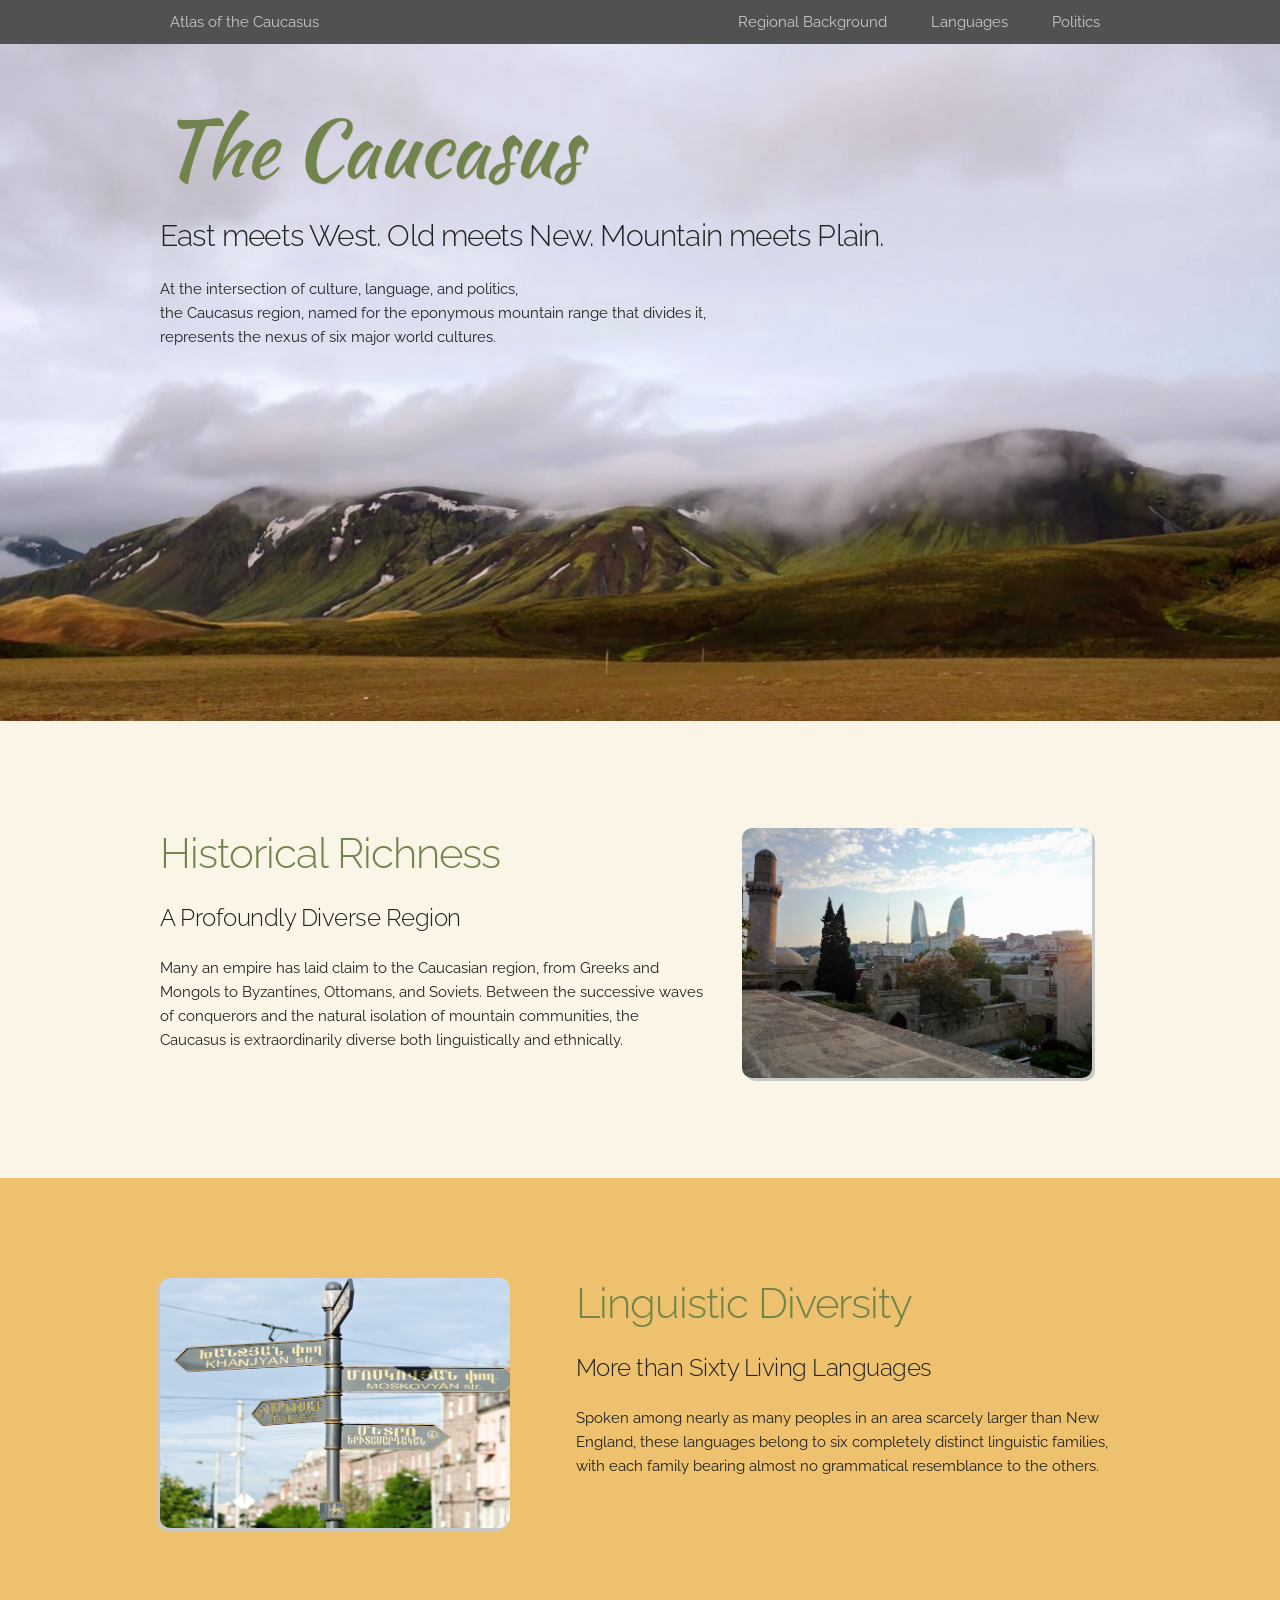
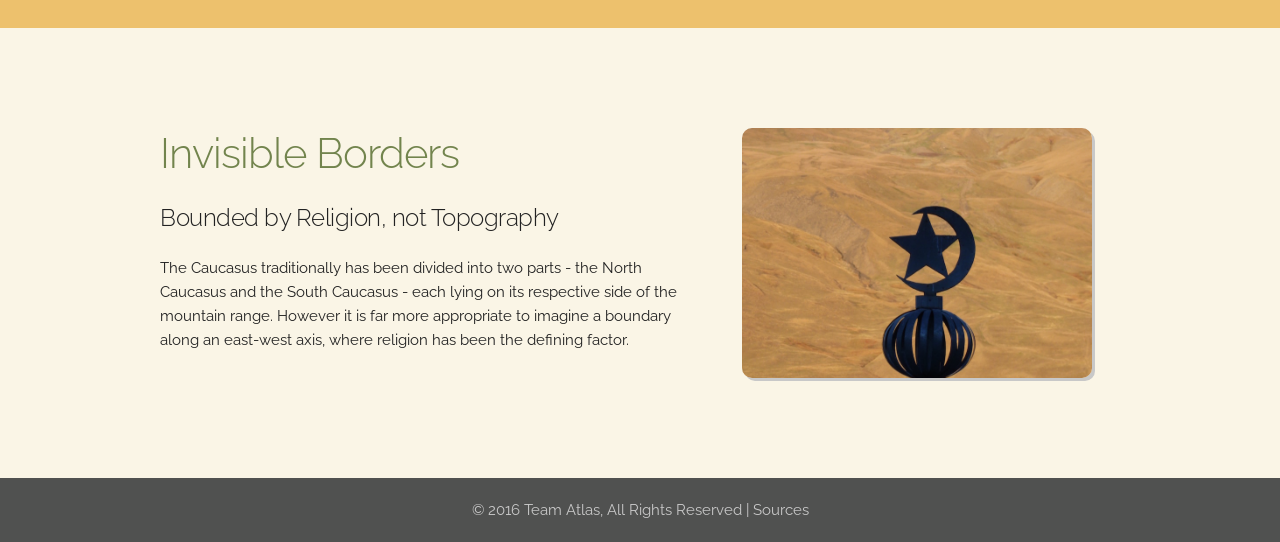
==== index.html @ 957b4cc7 "Merge pull request #55 from mjfreem1/landingPageImages Landing page images" ====
<!DOCTYPE html>
<html lang="en">
<head>

  <!-- Basic Page Needs
  –––––––––––––––––––––––––––––––––––––––––––––––––– -->
  <meta charset="utf-8"></meta>
  <title>Atlas of the Caucasus</title>
  <meta name="description" content="">
  <meta name="author" content="">

  <!-- Mobile Specific Metas
  –––––––––––––––––––––––––––––––––––––––––––––––––– -->
  <meta name="viewport" content="width=device-width, initial-scale=1">

  <!-- CSS
  –––––––––––––––––––––––––––––––––––––––––––––––––– -->
  <link rel="stylesheet" type="text/css" href="vendor/skeleton_css/normalize.css">
  <link rel="stylesheet" type="text/css" href="vendor/skeleton_css/skeleton.css">
  <link rel="stylesheet" type="text/css" href="css/layout.css">
  <link rel="stylesheet" type="text/css" href="css/animation.css">

  <!-- Favicon
  –––––––––––––––––––––––––––––––––––––––––––––––––– -->
  <link rel="shortcut icon" type="image/x-icon" href="images/favicon.ico">

</head>
<body>

  <!-- Navigation Bar
  –––––––––––––––––––––––––––––––––––––––––––––––––– -->
<nav>
  <div class="container">
    <div class="row">
      <div class="one-thirds.column u-pull-left">
        <a class="logo" href="index.html">Atlas of the Caucasus</a>
      </div>
      <div class="two-thirds.column u-pull-right">
        <a class="nav" href="background.html">Regional Background</a>
        <a class="nav" href="languages.html">Languages</a>
        <a class="nav" href="politics.html">Politics</a>
      </div>
    </div>
  </div>
</nav>

<!-- Primary Page Layout
–––––––––––––––––––––––––––––––––––––––––––––––––– -->
<section class="sect1" id="home1">
  <div id="video">
    <video autoplay loop poster="vid/clouds.jpg" id="video" muted="true">
      <source src="vid/cloudsVid.mp4" type="video/mp4">
      <source src="vid/clouds.ogv" type="video/ogg">

      <!-- <source src="" type="video/webm"> -->
    </video>
  </div>

  <div id="overlay">
    <div class="container">
      <div class="row">
        <h1 class="mainTitle">The Caucasus</h1>
        <h4>East meets West.  Old meets New.  Mountain meets Plain.</h4>
        <p>At the intersection of culture, language, and politics,<br />the Caucasus region, named for the eponymous mountain range that divides it,<br />represents the nexus of six major world cultures.</p>
      </div>
    </div>
  </div>
  </section>

  <section class="sect2" id="home2">
    <div class="container">
      <div class="row">
        <div class="seven columns">
          <h2><a href="background.html">Historical Richness</a></h2>
          <h5>A Profoundly Diverse Region</h5>
          <p>Many an empire has laid claim to the Caucasian region, from Greeks and Mongols to Byzantines, Ottomans, and Soviets. Between the successive waves of conquerors and the natural isolation of mountain communities, the Caucasus is extraordinarily diverse both linguistically and ethnically.</p>
        </div>
        <div class="five columns">
          <a href="background.html"><div id="imgBgrd"></div></a>
        </div>
      </div>
    </div>
  </section>

  <section class="sect3" id="home3">
    <div class="container">
      <div class="row">
        <div class="five columns">
          <a href="languages.html"><div id="imgLang"></div></a>
        </div>
        <div class="seven columns">
          <h2><a href="languages.html">Linguistic Diversity</a></h2>
          <h5>More than Sixty Living Languages</h5>
          <p>Spoken among nearly as many peoples in an area scarcely larger than New England, these languages belong to six completely distinct linguistic families, with each family bearing almost no grammatical resemblance to the others.</p>
        </div>
      </div>
    </div>
  </section>

  <section class="sect4" id="home4">
    <div class="container">
      <div class="row">
        <div class="seven columns">
          <h2><a href="politics.html">Invisible Borders</a></h2>
          <h5>Bounded by Religion, not Topography</h5>
          <p>The Caucasus traditionally has been divided into two parts - the North Caucasus and the South Caucasus - each lying on its respective side of the mountain range. However it is far more appropriate to imagine a boundary along an east-west axis, where religion has been the defining factor.</p>
        </div>
        <div class="five columns">
          <a href="politics.html"><div id="imgPol"></div></a>
        </div>
      </div>
    </div>
  </section>

  <footer>
    <div class="container"></div>
      <div class="row">
        <div class="twelve.columns">
          <div>&copy; 2016 <a href="about.html">Team Atlas</a>, All Rights Reserved  |  <a href="about.html">Sources</a></div>
        </div>
      </div>
    </div>
  </footer>
  <!-- End Document
    –––––––––––––––––––––––––––––––––––––––––––––––––– -->

<script src="vendor/Chart.min.js"></script>
<script src="js/pol.js"></script>
<script src="js/lang.js"></script></body>
</html>
---- vendor/skeleton_css/skeleton.css ----
/*
* Skeleton V2.0.4
* Copyright 2014, Dave Gamache
* www.getskeleton.com
* Free to use under the MIT license.
* http://www.opensource.org/licenses/mit-license.php
* 12/29/2014
*/


/* Table of contents
––––––––––––––––––––––––––––––––––––––––––––––––––
- Grid
- Base Styles
- Typography
- Links
- Buttons
- Forms
- Lists
- Code
- Tables
- Spacing
- Utilities
- Clearing
- Media Queries
*/


/* Grid
–––––––––––––––––––––––––––––––––––––––––––––––––– */
.container {
  position: relative;
  width: 100%;
  max-width: 960px;
  margin: 0 auto;
  padding: 0 20px;
  box-sizing: border-box; }
.column,
.columns {
  width: 100%;
  float: left;
  box-sizing: border-box; }

/* For devices larger than 400px */
@media (min-width: 400px) {
  .container {
    width: 85%;
    padding: 0; }
}

/* For devices larger than 550px */
@media (min-width: 550px) {
  .container {
    width: 80%; }
  .column,
  .columns {
    margin-left: 4%; }
  .column:first-child,
  .columns:first-child {
    margin-left: 0; }

  .one.column,
  .one.columns                    { width: 4.66666666667%; }
  .two.columns                    { width: 13.3333333333%; }
  .three.columns                  { width: 22%;            }
  .four.columns                   { width: 30.6666666667%; }
  .five.columns                   { width: 39.3333333333%; }
  .six.columns                    { width: 48%;            }
  .seven.columns                  { width: 56.6666666667%; }
  .eight.columns                  { width: 65.3333333333%; }
  .nine.columns                   { width: 74.0%;          }
  .ten.columns                    { width: 82.6666666667%; }
  .eleven.columns                 { width: 91.3333333333%; }
  .twelve.columns                 { width: 100%; margin-left: 0; }

  .one-third.column               { width: 30.6666666667%; }
  .two-thirds.column              { width: 65.3333333333%; }

  .one-half.column                { width: 48%; }

  /* Offsets */
  .offset-by-one.column,
  .offset-by-one.columns          { margin-left: 8.66666666667%; }
  .offset-by-two.column,
  .offset-by-two.columns          { margin-left: 17.3333333333%; }
  .offset-by-three.column,
  .offset-by-three.columns        { margin-left: 26%;            }
  .offset-by-four.column,
  .offset-by-four.columns         { margin-left: 34.6666666667%; }
  .offset-by-five.column,
  .offset-by-five.columns         { margin-left: 43.3333333333%; }
  .offset-by-six.column,
  .offset-by-six.columns          { margin-left: 52%;            }
  .offset-by-seven.column,
  .offset-by-seven.columns        { margin-left: 60.6666666667%; }
  .offset-by-eight.column,
  .offset-by-eight.columns        { margin-left: 69.3333333333%; }
  .offset-by-nine.column,
  .offset-by-nine.columns         { margin-left: 78.0%;          }
  .offset-by-ten.column,
  .offset-by-ten.columns          { margin-left: 86.6666666667%; }
  .offset-by-eleven.column,
  .offset-by-eleven.columns       { margin-left: 95.3333333333%; }

  .offset-by-one-third.column,
  .offset-by-one-third.columns    { margin-left: 34.6666666667%; }
  .offset-by-two-thirds.column,
  .offset-by-two-thirds.columns   { margin-left: 69.3333333333%; }

  .offset-by-one-half.column,
  .offset-by-one-half.columns     { margin-left: 52%; }

}


/* Base Styles
–––––––––––––––––––––––––––––––––––––––––––––––––– */
/* NOTE
html is set to 62.5% so that all the REM measurements throughout Skeleton
are based on 10px sizing. So basically 1.5rem = 15px :) */
html {
  font-size: 62.5%; }
body {
  font-size: 1.5em; /* currently ems cause chrome bug misinterpreting rems on body element */
  line-height: 1.6;
  font-weight: 400;
  font-family: "Raleway", "HelveticaNeue", "Helvetica Neue", Helvetica, Arial, sans-serif;
  color: #222; }


/* Typography
–––––––––––––––––––––––––––––––––––––––––––––––––– */
h1, h2, h3, h4, h5, h6 {
  margin-top: 0;
  margin-bottom: 2rem;
  font-weight: 300; }
h1 { font-size: 4.0rem; line-height: 1.2;  letter-spacing: -.1rem;}
h2 { font-size: 3.6rem; line-height: 1.25; letter-spacing: -.1rem; }
h3 { font-size: 3.0rem; line-height: 1.3;  letter-spacing: -.1rem; }
h4 { font-size: 2.4rem; line-height: 1.35; letter-spacing: -.08rem; }
h5 { font-size: 1.8rem; line-height: 1.5;  letter-spacing: -.05rem; }
h6 { font-size: 1.5rem; line-height: 1.6;  letter-spacing: 0; }

/* Larger than phablet */
@media (min-width: 550px) {
  h1 { font-size: 5.0rem; }
  h2 { font-size: 4.2rem; }
  h3 { font-size: 3.6rem; }
  h4 { font-size: 3.0rem; }
  h5 { font-size: 2.4rem; }
  h6 { font-size: 1.5rem; }
}

p {
  margin-top: 0; }


/* Links
–––––––––––––––––––––––––––––––––––––––––––––––––– */
a {
  color: #1EAEDB; }
a:hover {
  color: #0FA0CE; }


/* Buttons
–––––––––––––––––––––––––––––––––––––––––––––––––– */
.button,
button,
input[type="submit"],
input[type="reset"],
input[type="button"] {
  display: inline-block;
  height: 38px;
  padding: 0 30px;
  color: #555;
  text-align: center;
  font-size: 11px;
  font-weight: 600;
  line-height: 38px;
  letter-spacing: .1rem;
  text-transform: uppercase;
  text-decoration: none;
  white-space: nowrap;
  background-color: transparent;
  border-radius: 4px;
  border: 1px solid #bbb;
  cursor: pointer;
  box-sizing: border-box; }
.button:hover,
button:hover,
input[type="submit"]:hover,
input[type="reset"]:hover,
input[type="button"]:hover,
.button:focus,
button:focus,
input[type="submit"]:focus,
input[type="reset"]:focus,
input[type="button"]:focus {
  color: #333;
  border-color: #888;
  outline: 0; }
.button.button-primary,
button.button-primary,
input[type="submit"].button-primary,
input[type="reset"].button-primary,
input[type="button"].button-primary {
  color: #FFF;
  background-color: #33C3F0;
  border-color: #33C3F0; }
.button.button-primary:hover,
button.button-primary:hover,
input[type="submit"].button-primary:hover,
input[type="reset"].button-primary:hover,
input[type="button"].button-primary:hover,
.button.button-primary:focus,
button.button-primary:focus,
input[type="submit"].button-primary:focus,
input[type="reset"].button-primary:focus,
input[type="button"].button-primary:focus {
  color: #FFF;
  background-color: #1EAEDB;
  border-color: #1EAEDB; }


/* Forms
–––––––––––––––––––––––––––––––––––––––––––––––––– */
input[type="email"],
input[type="number"],
input[type="search"],
input[type="text"],
input[type="tel"],
input[type="url"],
input[type="password"],
textarea,
select {
  height: 38px;
  padding: 6px 10px; /* The 6px vertically centers text on FF, ignored by Webkit */
  background-color: #fff;
  border: 1px solid #D1D1D1;
  border-radius: 4px;
  box-shadow: none;
  box-sizing: border-box; }
/* Removes awkward default styles on some inputs for iOS */
input[type="email"],
input[type="number"],
input[type="search"],
input[type="text"],
input[type="tel"],
input[type="url"],
input[type="password"],
textarea {
  -webkit-appearance: none;
     -moz-appearance: none;
          appearance: none; }
textarea {
  min-height: 65px;
  padding-top: 6px;
  padding-bottom: 6px; }
input[type="email"]:focus,
input[type="number"]:focus,
input[type="search"]:focus,
input[type="text"]:focus,
input[type="tel"]:focus,
input[type="url"]:focus,
input[type="password"]:focus,
textarea:focus,
select:focus {
  border: 1px solid #33C3F0;
  outline: 0; }
label,
legend {
  display: block;
  margin-bottom: .5rem;
  font-weight: 600; }
fieldset {
  padding: 0;
  border-width: 0; }
input[type="checkbox"],
input[type="radio"] {
  display: inline; }
label > .label-body {
  display: inline-block;
  margin-left: .5rem;
  font-weight: normal; }


/* Lists
–––––––––––––––––––––––––––––––––––––––––––––––––– */
ul {
  list-style: circle inside; }
ol {
  list-style: decimal inside; }
ol, ul {
  padding-left: 0;
  margin-top: 0; }
ul ul,
ul ol,
ol ol,
ol ul {
  margin: 1.5rem 0 1.5rem 3rem;
  font-size: 90%; }
li {
  margin-bottom: 1rem; }


/* Code
–––––––––––––––––––––––––––––––––––––––––––––––––– */
code {
  padding: .2rem .5rem;
  margin: 0 .2rem;
  font-size: 90%;
  white-space: nowrap;
  background: #F1F1F1;
  border: 1px solid #E1E1E1;
  border-radius: 4px; }
pre > code {
  display: block;
  padding: 1rem 1.5rem;
  white-space: pre; }


/* Tables
–––––––––––––––––––––––––––––––––––––––––––––––––– */
th,
td {
  padding: 12px 15px;
  text-align: left;
  border-bottom: 1px solid #E1E1E1; }
th:first-child,
td:first-child {
  padding-left: 0; }
th:last-child,
td:last-child {
  padding-right: 0; }


/* Spacing
–––––––––––––––––––––––––––––––––––––––––––––––––– */
button,
.button {
  margin-bottom: 1rem; }
input,
textarea,
select,
fieldset {
  margin-bottom: 1.5rem; }
pre,
blockquote,
dl,
figure,
table,
p,
ul,
ol,
form {
  margin-bottom: 2.5rem; }


/* Utilities
–––––––––––––––––––––––––––––––––––––––––––––––––– */
.u-full-width {
  width: 100%;
  box-sizing: border-box; }
.u-max-full-width {
  max-width: 100%;
  box-sizing: border-box; }
.u-pull-right {
  float: right; }
.u-pull-left {
  float: left; }


/* Misc
–––––––––––––––––––––––––––––––––––––––––––––––––– */
hr {
  margin-top: 3rem;
  margin-bottom: 3.5rem;
  border-width: 0;
  border-top: 1px solid #E1E1E1; }


/* Clearing
–––––––––––––––––––––––––––––––––––––––––––––––––– */

/* Self Clearing Goodness */
.container:after,
.row:after,
.u-cf {
  content: "";
  display: table;
  clear: both; }


/* Media Queries
–––––––––––––––––––––––––––––––––––––––––––––––––– */
/*
Note: The best way to structure the use of media queries is to create the queries
near the relevant code. For example, if you wanted to change the styles for buttons
on small devices, paste the mobile query code up in the buttons section and style it
there.
*/


/* Larger than mobile */
@media (min-width: 400px) {}

/* Larger than phablet (also point when grid becomes active) */
@media (min-width: 550px) {}

/* Larger than tablet */
@media (min-width: 750px) {}

/* Larger than desktop */
@media (min-width: 1000px) {}

/* Larger than Desktop HD */
@media (min-width: 1200px) {}
---- css/layout.css ----
/* Fonts
–––––––––––––––––––––––––––––––––––––––––––––––––– */
@import url(https://fonts.googleapis.com/css?family=Raleway);
/*font-family: 'Raleway', sans-serif;*/
@import url(https://fonts.googleapis.com/css?family=Kaushan+Script);
/*font-family: 'Kaushan Script', cursive;*/


/* General Style Properties
–––––––––––––––––––––––––––––––––––––––––––––––––– */
body {
  background-color: #505150;
  font-family: 'Raleway', sans-serif;
}

a {
  color: #72844d;
  text-decoration: none;
}

a:hover {
  color: #574658;
  text-decoration: none;
}

h1, {
  text-align: center;
}

.mainTitle {
  font-family: 'Kaushan Script', cursive;
  color: #72844d;
  text-shadow: 0.5px 0.5px #c8c8c8;
  font-size: 8rem;
}

.secondaryTitle {
  color: #72844d;
  text-shadow: 0.5px 0.5px #c8c8c8;
}

/* TODO: Figure out what the problem is here*/
/*button,
.button {
  color: #574658;
}

button.button-primary,
.button.button-primary {
  color: #574658;
}*/

/* Navigation Bar & Footer
–––––––––––––––––––––––––––––––––––––––––––––––––– */
nav {
  width: 100%;
  color: #c8c8c8;
  background-color: #505150;
  position: fixed;
  z-index: 99;
}

.logo {
  display:inline-block;
  padding: 10px;
  color: #c8c8c8;
}

.nav {
  display:inline-block;
  padding: 10px 20px;
  color: #c8c8c8;
}

.logo:hover,
.nav:hover {
  color: #edc16d;
}

footer {
  width: 100%;
  color: #c8c8c8;
  background-color: #505150;
  text-align: center;
  padding: 2rem 0rem;
}

footer a {
  color: #c8c8c8;
}

footer a:hover {
  color: #edc16d;
}

/* Sections
–––––––––––––––––––––––––––––––––––––––––––––––––– */
.sect1,
.sect2,
.sect3,
.sect4 {
  width: 100%;
  padding: 5rem 0rem;
  background-color: #faf5e6;
}

.sect1 {
  padding-top: 10rem;
}

/* Landing Page
–––––––––––––––––––––––––––––––––––––––––––––––––– */
#home1 {
  padding-top: 0rem;
  padding-bottom: 0rem;
}

#video {
  width: 100%;
  z-index: -100;
}

#overlay {
  width: 100%;
  position: absolute;
  top: 10rem;
  left: 0;
}

#home2,
#home3,
#home4 {
  padding: 10rem 0rem;
}

#home3 {
  background-color: #edc16d;
}

#imgBgrd,
#imgLang,
#imgPol {
  width: 350px;
  height: 250px;
  background-size: cover;
  background-position: center;
  border-radius: 10px;
  z-index: 100;
}

#imgBgrd {
  background-image: url("/images/lpHistoricalRichness.jpg");
  box-shadow: 3px 3px #c8c8c8;
  /*box-shadow: inset 0px 0px 10px 10px #faf5e6;*/
}

#imgLang {
  background-image: url("/images/lpLinguisticDiversity.jpg");
  box-shadow: -3px 3px #c8c8c8;

  /*box-shadow: 0px 0px 5px 5px #505150;
  box-shadow: inset 0px 0px 5px 5px #505150;*/

}

#imgPol {
  background-image: url("/images/lpInvisibleBorders.jpg");
  box-shadow: 3px 3px #c8c8c8;
}

/* Languages Page
–––––––––––––––––––––––––––––––––––––––––––––––––– */
#lang2 {
  background-color: #ffffff;
}

.blurbs {
  display: none;
}

#lang4 {
  background: #ffffff
}

.bold {
  font-weight: bold;
  text-decoration: underline;
}

.pron {
  font-size: 1.5em;
}

#legend {
  width: 71%;
}

/* Politics Page
–––––––––––––––––––––––––––––––––––––––––––––––––– */
#pol1 {
  /*height: 400px;*/
  background-color: #faf5e6;
}

#pol2 {
  background-color: #fff;
  padding: 5rem 5rem 10rem 5rem;
}

#pol3 {
  background-color: #574658;
  padding: 10rem 0rem;
  color: #faf5e6;
}

#pol4 {
  /*height: 400px;*/
  background-color: #faf5e6;
}

/* Background Page
–––––––––––––––––––––––––––––––––––––––––––––––––– */
#bgrd3 {
  background-color: #ffffff;
}

/* About Page
__________________________________________________ */

.italic {
  font-style: italic;
}
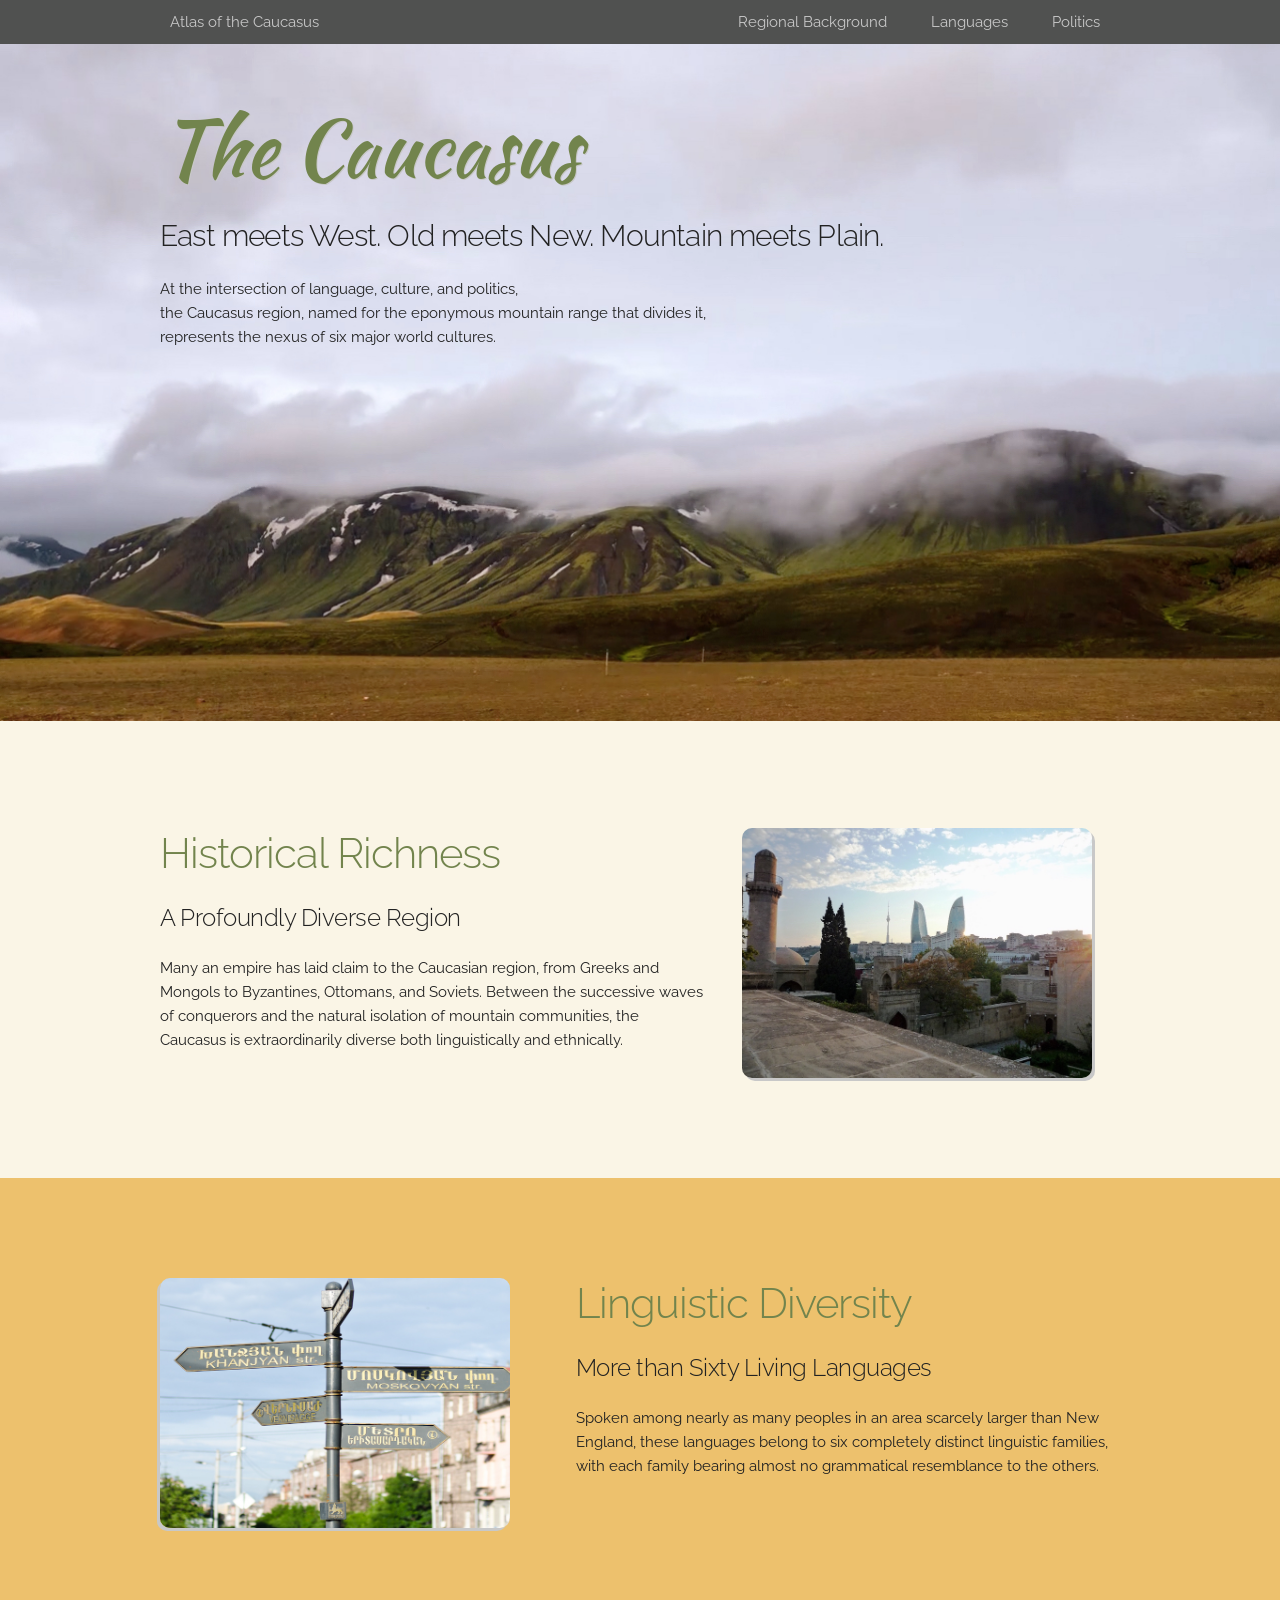
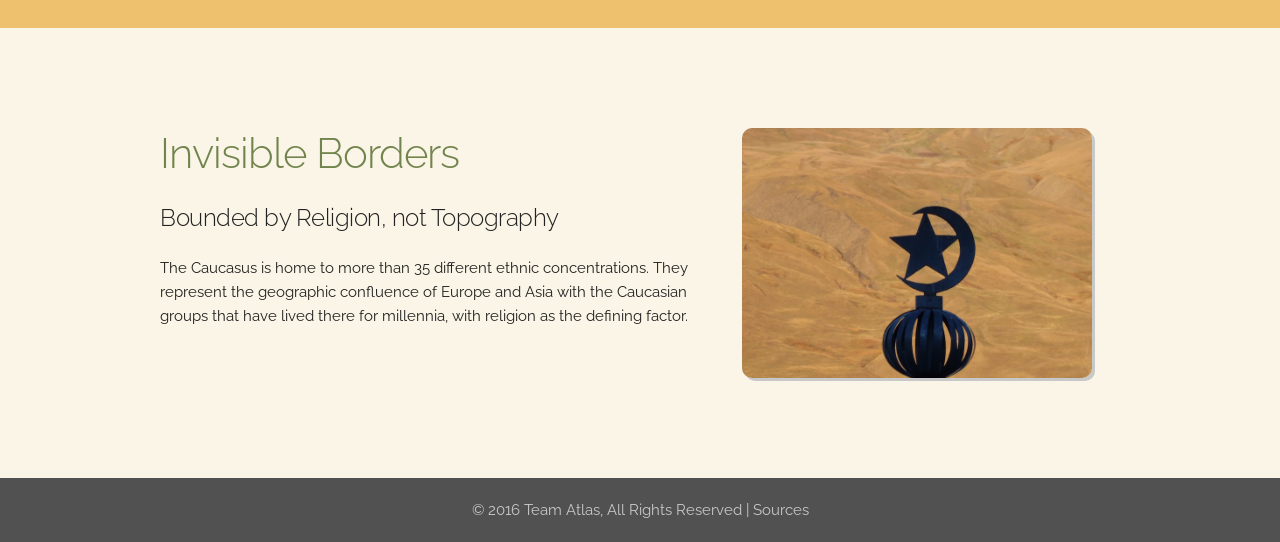
==== commit c1618da6: "reformated lang and pol pages based on redesign; edited copy for web on politics page" ====
--- a/index.html
+++ b/index.html
@@ -61,7 +61,7 @@
       <div class="row">
         <h1 class="mainTitle">The Caucasus</h1>
         <h4>East meets West.  Old meets New.  Mountain meets Plain.</h4>
-        <p>At the intersection of culture, language, and politics,<br />the Caucasus region, named for the eponymous mountain range that divides it,<br />represents the nexus of six major world cultures.</p>
+        <p>At the intersection of language, culture, and politics,<br />the Caucasus region, named for the eponymous mountain range that divides it,<br />represents the nexus of six major world cultures.</p>
       </div>
     </div>
   </div>
@@ -103,7 +103,7 @@
         <div class="seven columns">
           <h2><a href="politics.html">Invisible Borders</a></h2>
           <h5>Bounded by Religion, not Topography</h5>
-          <p>The Caucasus traditionally has been divided into two parts - the North Caucasus and the South Caucasus - each lying on its respective side of the mountain range. However it is far more appropriate to imagine a boundary along an east-west axis, where religion has been the defining factor.</p>
+          <p>The Caucasus is home to more than 35 different ethnic concentrations. They represent the geographic confluence of Europe and Asia with the Caucasian groups that have lived there for millennia, with religion as the defining factor.</p>
         </div>
         <div class="five columns">
           <a href="politics.html"><div id="imgPol"></div></a>
--- a/css/layout.css
+++ b/css/layout.css
@@ -39,6 +39,10 @@
   text-shadow: 0.5px 0.5px #c8c8c8;
 }
 
+/*p {
+  text-align: justify;
+}*/
+
 /* TODO: Figure out what the problem is here*/
 /*button,
 .button {
@@ -98,7 +102,8 @@
 .sect1,
 .sect2,
 .sect3,
-.sect4 {
+.sect4,
+.sect5 {
   width: 100%;
   padding: 5rem 0rem;
   background-color: #faf5e6;
@@ -151,16 +156,11 @@
 #imgBgrd {
   background-image: url("/images/lpHistoricalRichness.jpg");
   box-shadow: 3px 3px #c8c8c8;
-  /*box-shadow: inset 0px 0px 10px 10px #faf5e6;*/
 }
 
 #imgLang {
   background-image: url("/images/lpLinguisticDiversity.jpg");
   box-shadow: -3px 3px #c8c8c8;
-
-  /*box-shadow: 0px 0px 5px 5px #505150;
-  box-shadow: inset 0px 0px 5px 5px #505150;*/
-
 }
 
 #imgPol {
@@ -171,15 +171,20 @@
 /* Languages Page
 –––––––––––––––––––––––––––––––––––––––––––––––––– */
 #lang2 {
+  background-color: #574658;
+  color: #faf5e6;
+}
+
+#lang3 {
   background-color: #ffffff;
+}
+
+#lang5 {
+  background: #ffffff
 }
 
 .blurbs {
   display: none;
-}
-
-#lang4 {
-  background: #ffffff
 }
 
 .bold {
@@ -198,24 +203,27 @@
 /* Politics Page
 –––––––––––––––––––––––––––––––––––––––––––––––––– */
 #pol1 {
-  /*height: 400px;*/
   background-color: #faf5e6;
 }
 
 #pol2 {
+  background-color: #574658;
+  color: #faf5e6;
+}
+
+#pol3 {
   background-color: #fff;
-  padding: 5rem 5rem 10rem 5rem;
-}
-
-#pol3 {
-  background-color: #574658;
-  padding: 10rem 0rem;
-  color: #faf5e6;
 }
 
 #pol4 {
-  /*height: 400px;*/
   background-color: #faf5e6;
+}
+
+iframe {
+  width: 100%;
+  height: 535px;
+  border: 0px;
+  border-radius: 10px;
 }
 
 /* Background Page
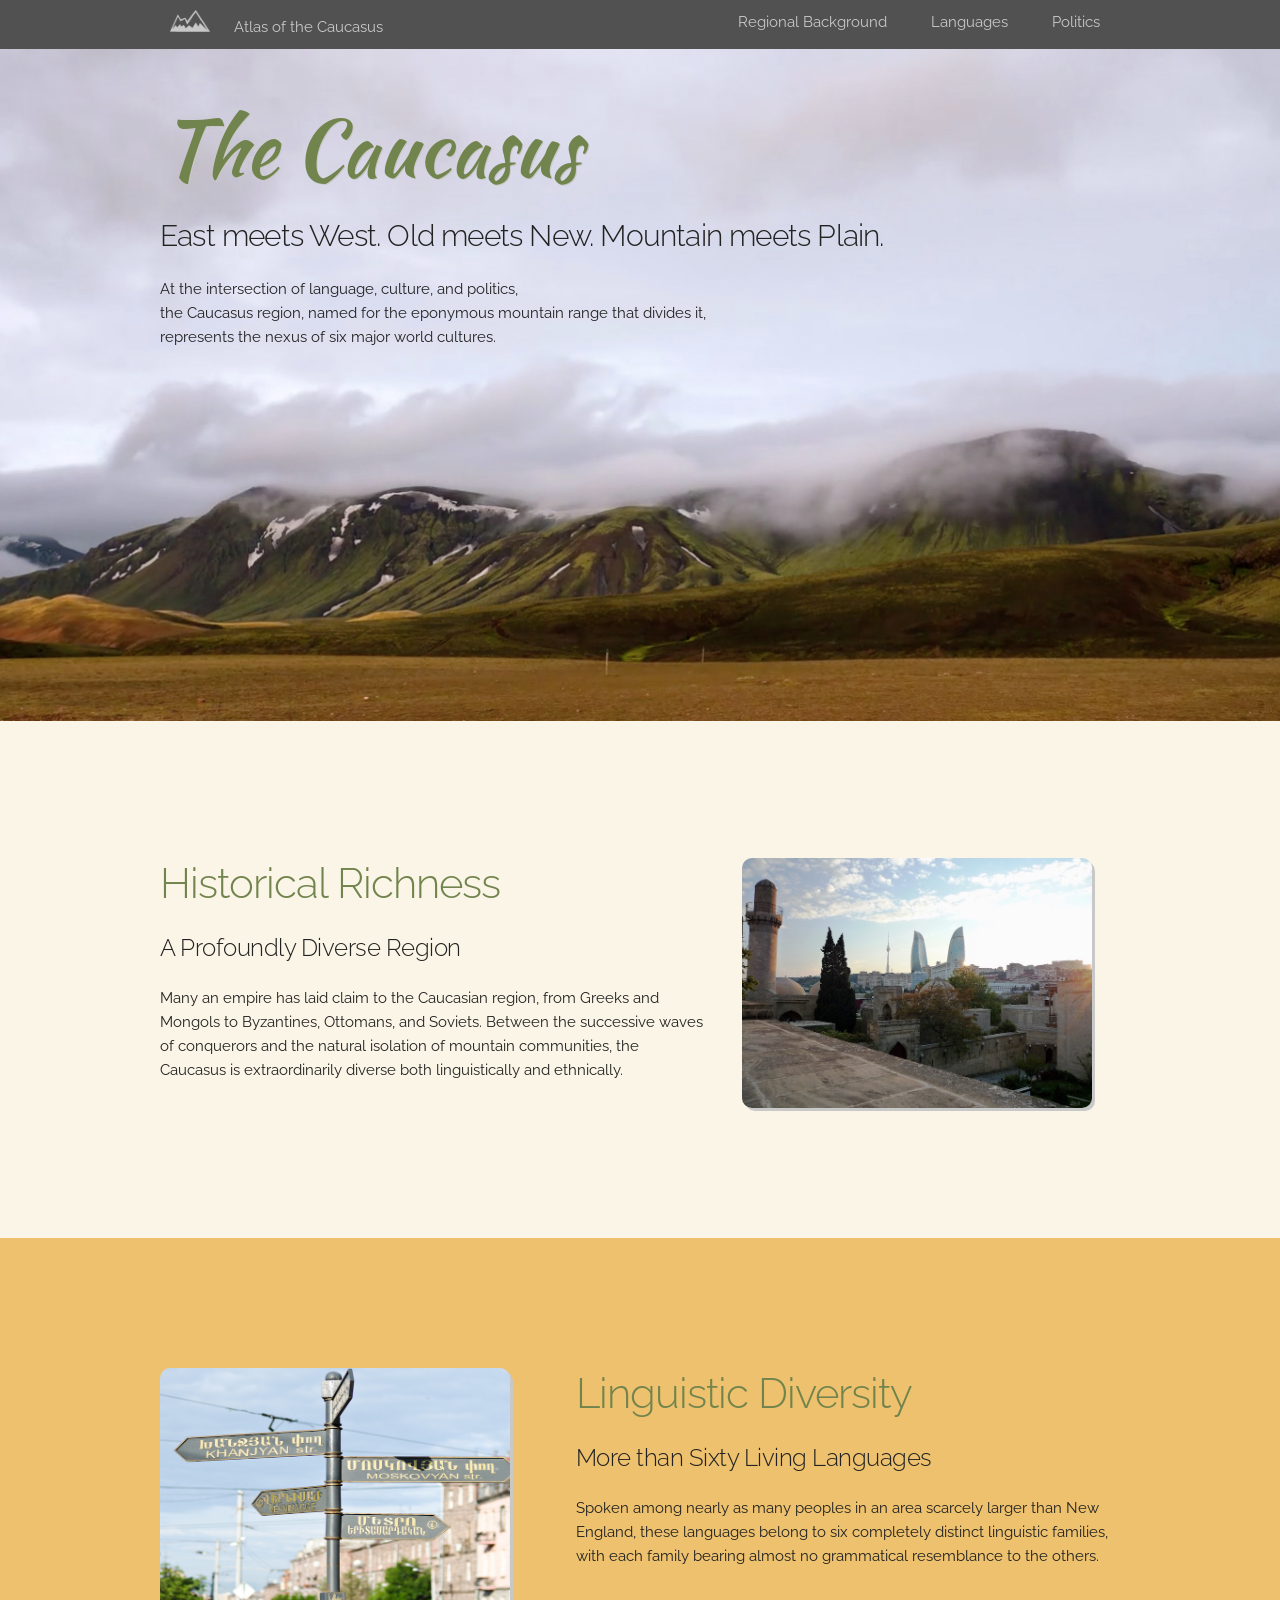
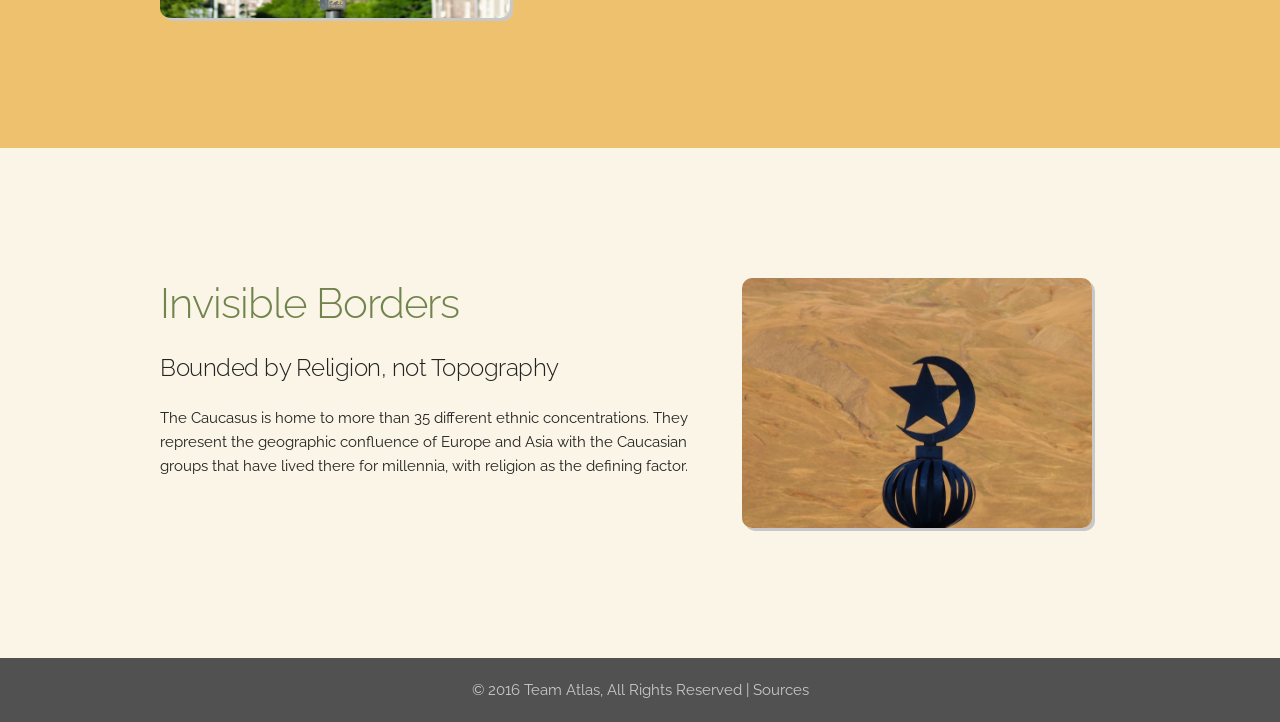
==== commit adc20ce2: "modified pointer size, added logo to nav bar, increased nav bar size, removed extraneous css links f" ====
--- a/index.html
+++ b/index.html
@@ -18,7 +18,6 @@
   <link rel="stylesheet" type="text/css" href="vendor/skeleton_css/normalize.css">
   <link rel="stylesheet" type="text/css" href="vendor/skeleton_css/skeleton.css">
   <link rel="stylesheet" type="text/css" href="css/layout.css">
-  <link rel="stylesheet" type="text/css" href="css/animation.css">
 
   <!-- Favicon
   –––––––––––––––––––––––––––––––––––––––––––––––––– -->
@@ -33,6 +32,7 @@
   <div class="container">
     <div class="row">
       <div class="one-thirds.column u-pull-left">
+        <a class="logo" href="index.html"><img src="images/icon-mountain-gray.png" id="logo" /></a>
         <a class="logo" href="index.html">Atlas of the Caucasus</a>
       </div>
       <div class="two-thirds.column u-pull-right">
--- a/vendor/skeleton_css/skeleton.css
+++ b/vendor/skeleton_css/skeleton.css
@@ -154,7 +154,6 @@
 p {
   margin-top: 0; }
 
-
 /* Links
 –––––––––––––––––––––––––––––––––––––––––––––––––– */
 a {
@@ -206,8 +205,8 @@
 input[type="reset"].button-primary,
 input[type="button"].button-primary {
   color: #FFF;
-  background-color: #33C3F0;
-  border-color: #33C3F0; }
+  background-color: #72844d;
+  border-color: #72844d; }
 .button.button-primary:hover,
 button.button-primary:hover,
 input[type="submit"].button-primary:hover,
@@ -219,8 +218,8 @@
 input[type="reset"].button-primary:focus,
 input[type="button"].button-primary:focus {
   color: #FFF;
-  background-color: #1EAEDB;
-  border-color: #1EAEDB; }
+  background-color: #505150;
+  border-color: #505150; }
 
 
 /* Forms
@@ -266,7 +265,7 @@
 input[type="password"]:focus,
 textarea:focus,
 select:focus {
-  border: 1px solid #33C3F0;
+  border: 1px solid #72844d;
   outline: 0; }
 label,
 legend {
--- a/css/layout.css
+++ b/css/layout.css
@@ -39,20 +39,10 @@
   text-shadow: 0.5px 0.5px #c8c8c8;
 }
 
-/*p {
-  text-align: justify;
-}*/
-
-/* TODO: Figure out what the problem is here*/
-/*button,
-.button {
-  color: #574658;
-}
-
-button.button-primary,
-.button.button-primary {
-  color: #574658;
-}*/
+#pointer {
+  width: 30px;
+  height: 30px;
+}
 
 /* Navigation Bar & Footer
 –––––––––––––––––––––––––––––––––––––––––––––––––– */
@@ -68,6 +58,10 @@
   display:inline-block;
   padding: 10px;
   color: #c8c8c8;
+}
+
+#logo {
+  width: 40px;
 }
 
 .nav {
@@ -105,7 +99,7 @@
 .sect4,
 .sect5 {
   width: 100%;
-  padding: 5rem 0rem;
+  padding: 10rem 0rem;
   background-color: #faf5e6;
 }
 
@@ -135,7 +129,7 @@
 #home2,
 #home3,
 #home4 {
-  padding: 10rem 0rem;
+  padding: 13rem 0rem;
 }
 
 #home3 {
@@ -149,23 +143,22 @@
   height: 250px;
   background-size: cover;
   background-position: center;
+  box-shadow: 3px 3px #c8c8c8;
+  box-shadow: 3px 3px #c8c8c8;
   border-radius: 10px;
   z-index: 100;
 }
 
 #imgBgrd {
   background-image: url("/images/lpHistoricalRichness.jpg");
-  box-shadow: 3px 3px #c8c8c8;
 }
 
 #imgLang {
   background-image: url("/images/lpLinguisticDiversity.jpg");
-  box-shadow: -3px 3px #c8c8c8;
 }
 
 #imgPol {
   background-image: url("/images/lpInvisibleBorders.jpg");
-  box-shadow: 3px 3px #c8c8c8;
 }
 
 /* Languages Page
@@ -173,6 +166,8 @@
 #lang2 {
   background-color: #574658;
   color: #faf5e6;
+  padding: 5rem 0rem;
+
 }
 
 #lang3 {
@@ -197,7 +192,12 @@
 }
 
 #legend {
-  width: 71%;
+  /*width: 60%;*/
+  height: 497px;
+}
+
+#audio {
+  display: none;
 }
 
 /* Politics Page
@@ -209,6 +209,7 @@
 #pol2 {
   background-color: #574658;
   color: #faf5e6;
+  padding: 5rem 0rem;
 }
 
 #pol3 {
@@ -238,3 +239,43 @@
 .italic {
   font-style: italic;
 }
+
+#cfLogo {
+  width:70px;
+  height: 75px;
+  animation: fadeinout 4s infinite;
+}
+
+#mountain-logo {
+  height: 200px;
+}
+
+@-webkit-keyframes fadeinout {
+0%,100% { opacity: 0; }
+50% { opacity: 1; }
+}
+
+@keyframes fadeinout {
+0%,100% { opacity: 0; }
+50% { opacity: 1; }
+}
+
+#bike {
+  /*width: 200px;
+  height: 200px;*/
+  /*margin: 10px;*/
+  animation-duration: 3s;
+  animation-name: slidein;
+}
+
+@keyframes slidein {
+  0% {
+    margin-left: 70%;
+    width: 300%;
+  }
+  100% {
+    margin-left: 0%;
+    width: 100%;
+    visibility: hidden;
+  }
+}
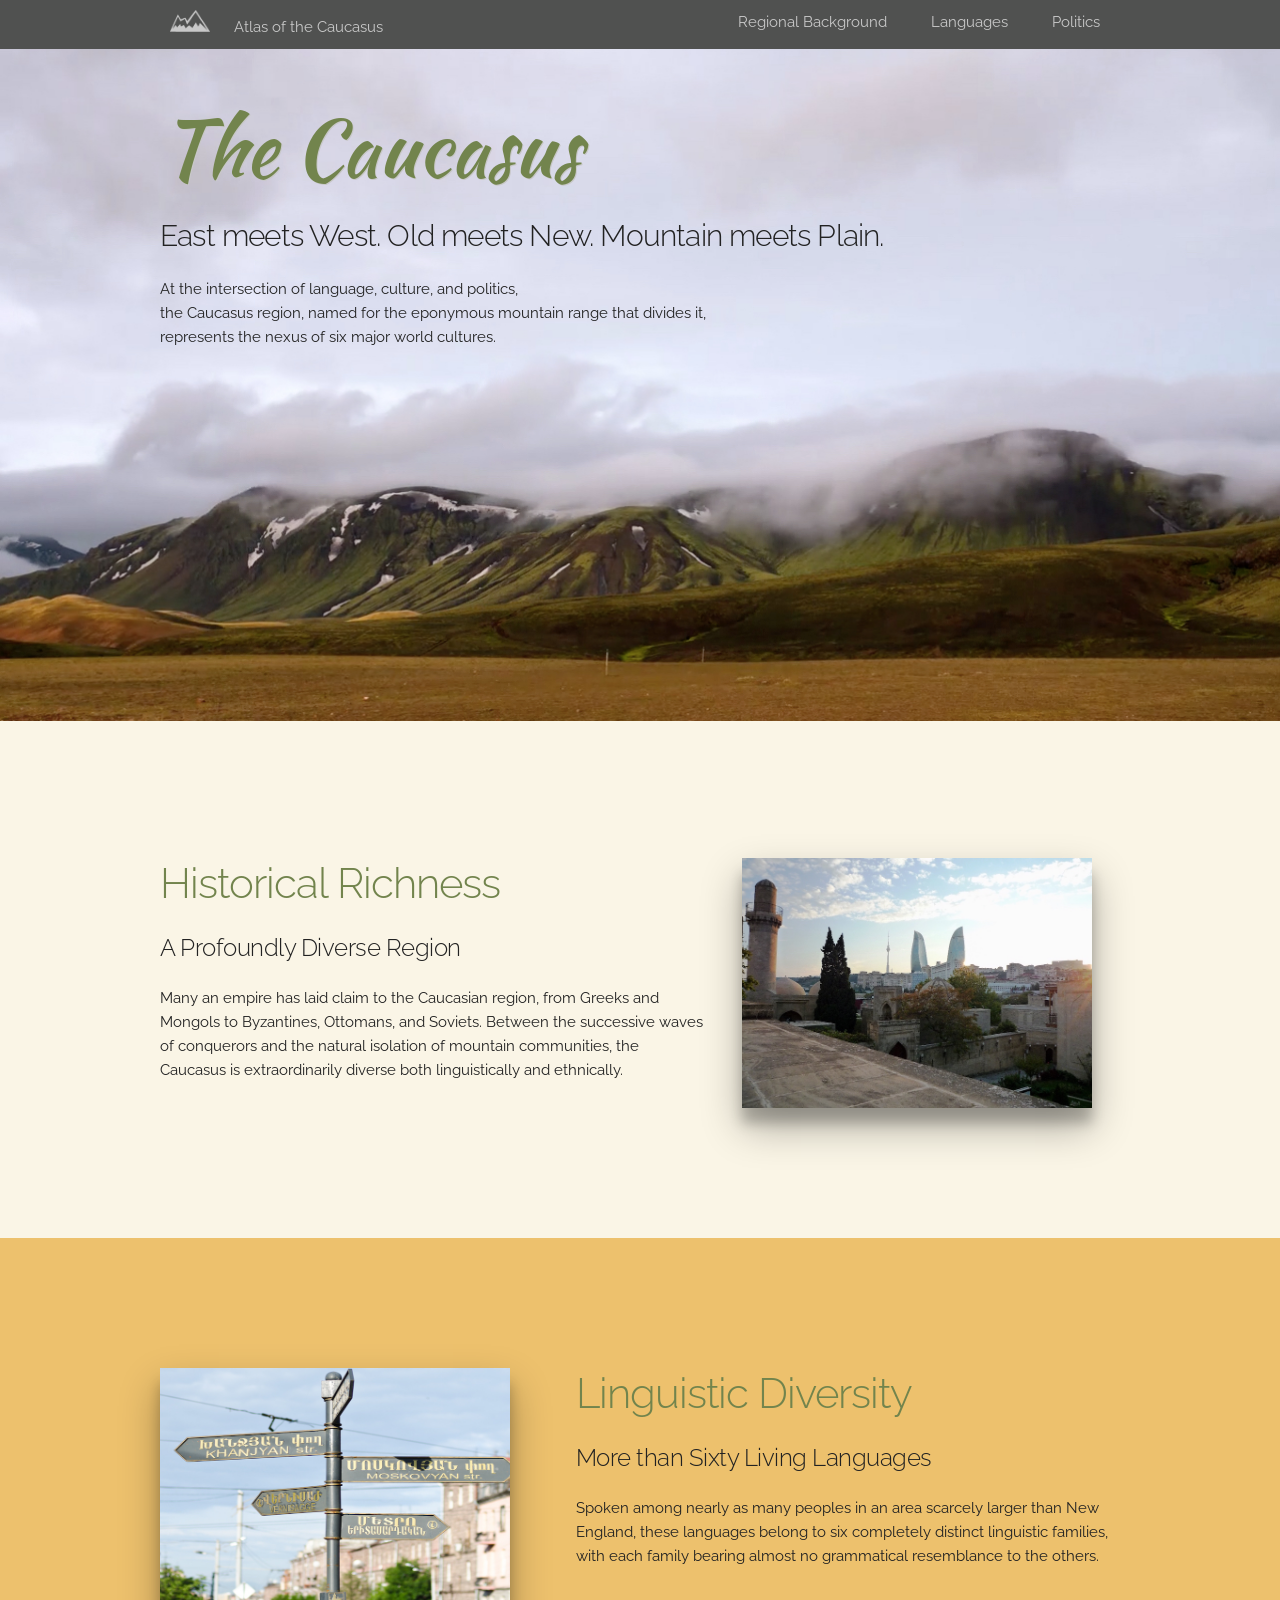
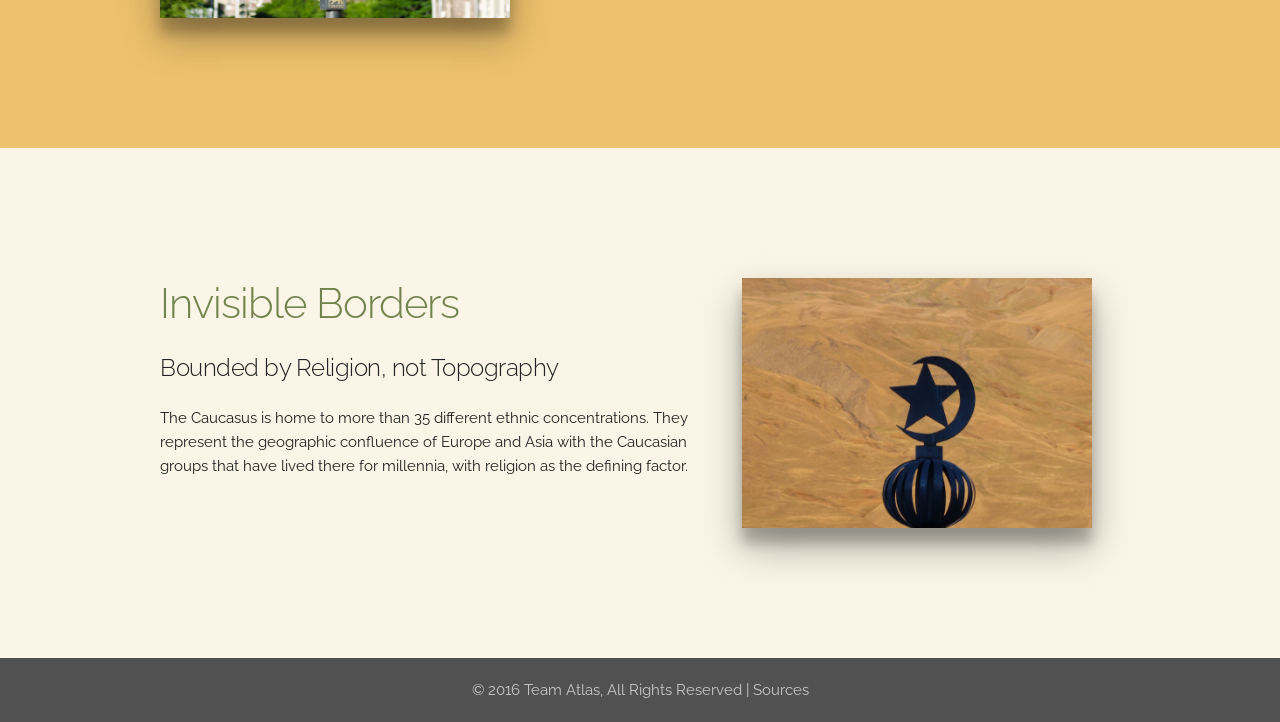
==== commit 605a49f3: "revised layout of bgrd page to include quote" ====
--- a/index.html
+++ b/index.html
@@ -51,8 +51,6 @@
     <video autoplay loop poster="vid/clouds.jpg" id="video" muted="true">
       <source src="vid/cloudsVid.mp4" type="video/mp4">
       <source src="vid/clouds.ogv" type="video/ogg">
-
-      <!-- <source src="" type="video/webm"> -->
     </video>
   </div>
 
--- a/css/layout.css
+++ b/css/layout.css
@@ -21,10 +21,6 @@
 a:hover {
   color: #574658;
   text-decoration: none;
-}
-
-h1, {
-  text-align: center;
 }
 
 .mainTitle {
@@ -99,7 +95,7 @@
 .sect4,
 .sect5 {
   width: 100%;
-  padding: 10rem 0rem;
+  padding: 10rem 0rem 5rem 0rem;
   background-color: #faf5e6;
 }
 
@@ -143,9 +139,7 @@
   height: 250px;
   background-size: cover;
   background-position: center;
-  box-shadow: 3px 3px #c8c8c8;
-  box-shadow: 3px 3px #c8c8c8;
-  border-radius: 10px;
+  box-shadow: 0 19px 38px rgba(0,0,0,0.30), 0 15px 12px rgba(0,0,0,0.22);
   z-index: 100;
 }
 
@@ -159,6 +153,26 @@
 
 #imgPol {
   background-image: url("/images/lpInvisibleBorders.jpg");
+}
+
+/* Background Page
+–––––––––––––––––––––––––––––––––––––––––––––––––– */
+#bgrd1 {
+  padding: 10rem 0rem 1rem 0rem;
+}
+
+#bgrd2 {
+  background-color: #574658;
+  text-align: center;
+  color: #faf5e6
+}
+
+#bgrd3 {
+  padding: 3rem 0rem 5rem 0rem;
+}
+
+#bgrd4 {
+  background-color: #ffffff;
 }
 
 /* Languages Page
@@ -167,7 +181,6 @@
   background-color: #574658;
   color: #faf5e6;
   padding: 5rem 0rem;
-
 }
 
 #lang3 {
@@ -225,12 +238,6 @@
   height: 535px;
   border: 0px;
   border-radius: 10px;
-}
-
-/* Background Page
-–––––––––––––––––––––––––––––––––––––––––––––––––– */
-#bgrd3 {
-  background-color: #ffffff;
 }
 
 /* About Page
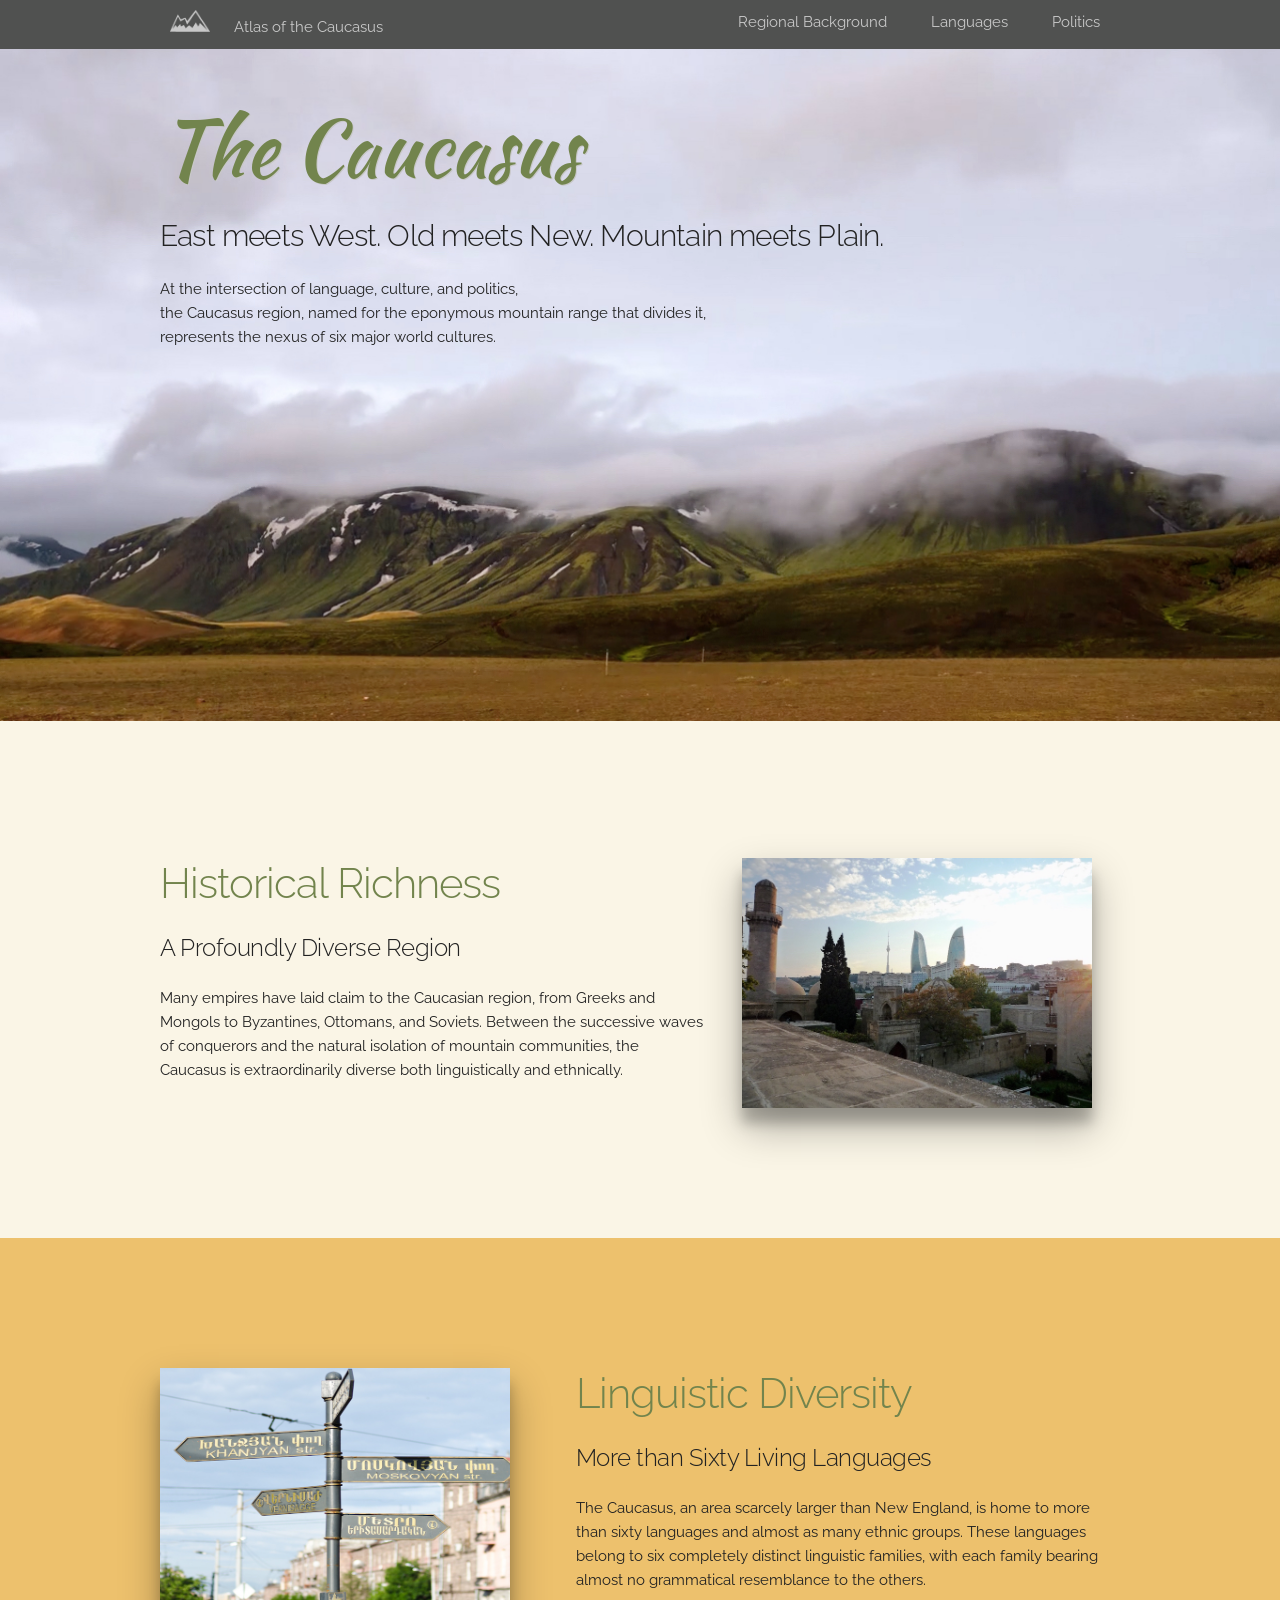
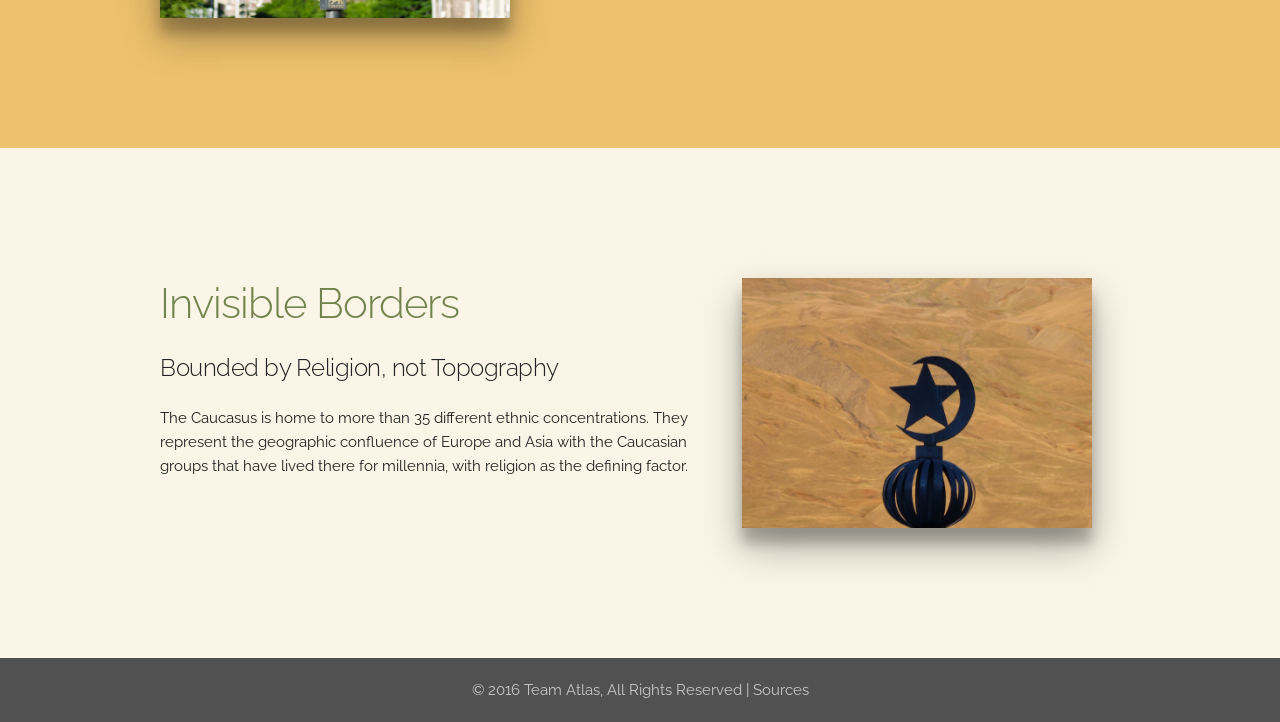
==== commit b421d47c: "Text changes to the home page" ====
--- a/index.html
+++ b/index.html
@@ -71,7 +71,7 @@
         <div class="seven columns">
           <h2><a href="background.html">Historical Richness</a></h2>
           <h5>A Profoundly Diverse Region</h5>
-          <p>Many an empire has laid claim to the Caucasian region, from Greeks and Mongols to Byzantines, Ottomans, and Soviets. Between the successive waves of conquerors and the natural isolation of mountain communities, the Caucasus is extraordinarily diverse both linguistically and ethnically.</p>
+          <p>Many empires have laid claim to the Caucasian region, from Greeks and Mongols to Byzantines, Ottomans, and Soviets. Between the successive waves of conquerors and the natural isolation of mountain communities, the Caucasus is extraordinarily diverse both linguistically and ethnically.</p>
         </div>
         <div class="five columns">
           <a href="background.html"><div id="imgBgrd"></div></a>
@@ -89,7 +89,7 @@
         <div class="seven columns">
           <h2><a href="languages.html">Linguistic Diversity</a></h2>
           <h5>More than Sixty Living Languages</h5>
-          <p>Spoken among nearly as many peoples in an area scarcely larger than New England, these languages belong to six completely distinct linguistic families, with each family bearing almost no grammatical resemblance to the others.</p>
+          <p>The Caucasus, an area scarcely larger than New England, is home to more than sixty languages and almost as many ethnic groups. These languages belong to six completely distinct linguistic families, with each family bearing almost no grammatical resemblance to the others.</p>
         </div>
       </div>
     </div>
--- a/css/layout.css
+++ b/css/layout.css
@@ -144,15 +144,15 @@
 }
 
 #imgBgrd {
-  background-image: url("/images/lpHistoricalRichness.jpg");
+  background-image: url("../images/lpHistoricalRichness.jpg");
 }
 
 #imgLang {
-  background-image: url("/images/lpLinguisticDiversity.jpg");
+  background-image: url("../images/lpLinguisticDiversity.jpg");
 }
 
 #imgPol {
-  background-image: url("/images/lpInvisibleBorders.jpg");
+  background-image: url("../images/lpInvisibleBorders.jpg");
 }
 
 /* Background Page
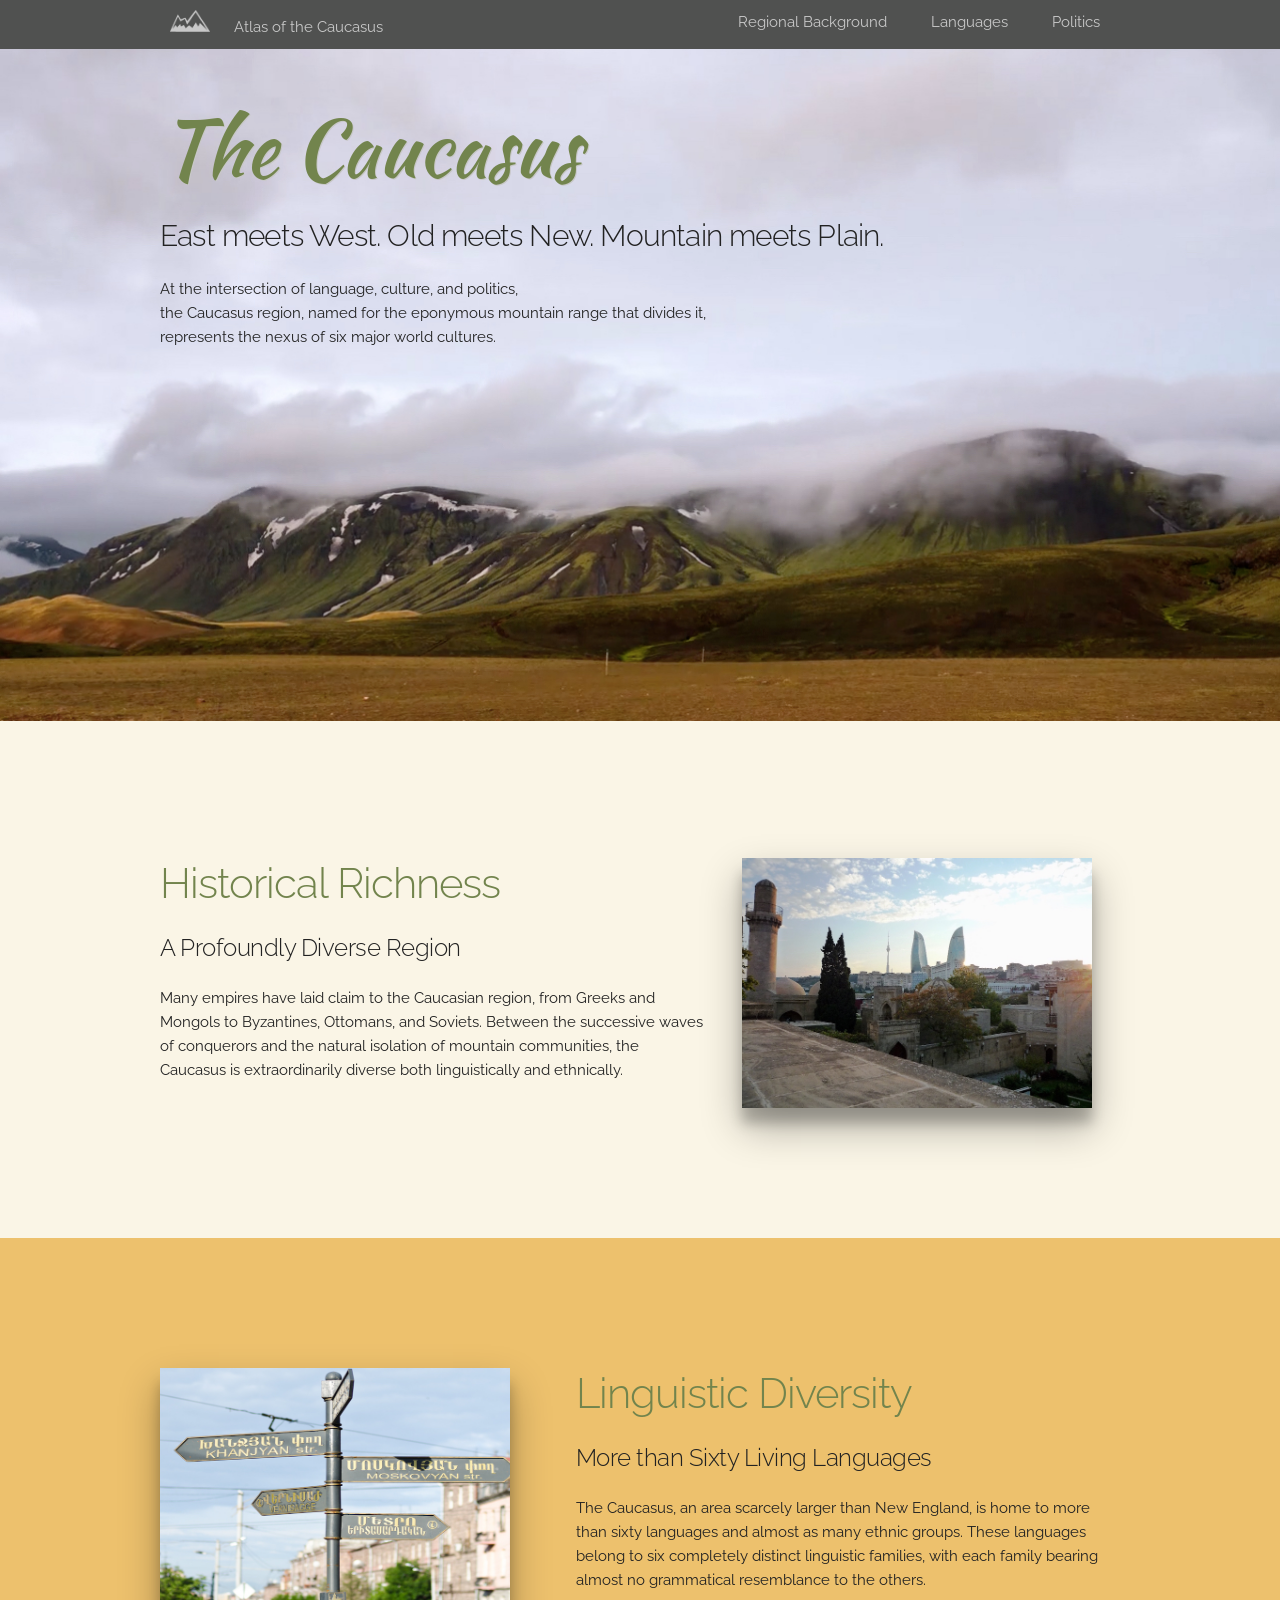
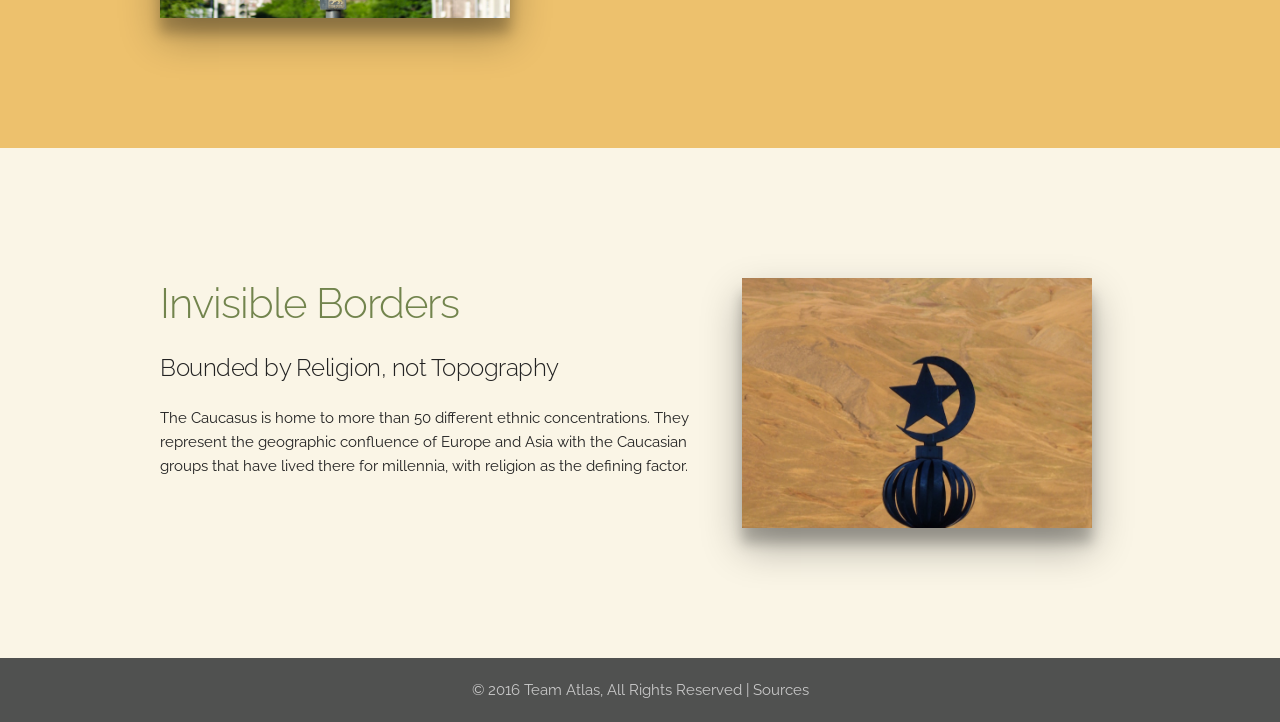
==== commit 830a3f5f: "Content changes during group review" ====
--- a/index.html
+++ b/index.html
@@ -101,7 +101,7 @@
         <div class="seven columns">
           <h2><a href="politics.html">Invisible Borders</a></h2>
           <h5>Bounded by Religion, not Topography</h5>
-          <p>The Caucasus is home to more than 35 different ethnic concentrations. They represent the geographic confluence of Europe and Asia with the Caucasian groups that have lived there for millennia, with religion as the defining factor.</p>
+          <p>The Caucasus is home to more than 50 different ethnic concentrations. They represent the geographic confluence of Europe and Asia with the Caucasian groups that have lived there for millennia, with religion as the defining factor.</p>
         </div>
         <div class="five columns">
           <a href="politics.html"><div id="imgPol"></div></a>
@@ -122,7 +122,4 @@
   <!-- End Document
     –––––––––––––––––––––––––––––––––––––––––––––––––– -->
 
-<script src="vendor/Chart.min.js"></script>
-<script src="js/pol.js"></script>
-<script src="js/lang.js"></script></body>
 </html>
--- a/css/layout.css
+++ b/css/layout.css
@@ -158,21 +158,36 @@
 /* Background Page
 –––––––––––––––––––––––––––––––––––––––––––––––––– */
 #bgrd1 {
-  padding: 10rem 0rem 1rem 0rem;
+  padding: 10rem 0rem 3rem 0rem;
 }
 
 #bgrd2 {
+  padding: 5rem 0rem 4rem 0rem;
+
   background-color: #574658;
-  text-align: center;
+  /*text-align: center;*/
   color: #faf5e6
 }
 
 #bgrd3 {
-  padding: 3rem 0rem 5rem 0rem;
+  padding: 5rem 0rem 5rem 0rem;
 }
 
 #bgrd4 {
   background-color: #ffffff;
+}
+
+#qTitle {
+  font-family: 'Kaushan Script', cursive;
+  color: #72844d;
+  text-shadow: 0.2px 0.2px #c8c8c8;
+  font-size: 5rem;
+}
+
+#qAuthor {
+  text-align: center;
+  color: #72844d;
+  text-shadow: 0.2px 0.2px #c8c8c8;
 }
 
 /* Languages Page
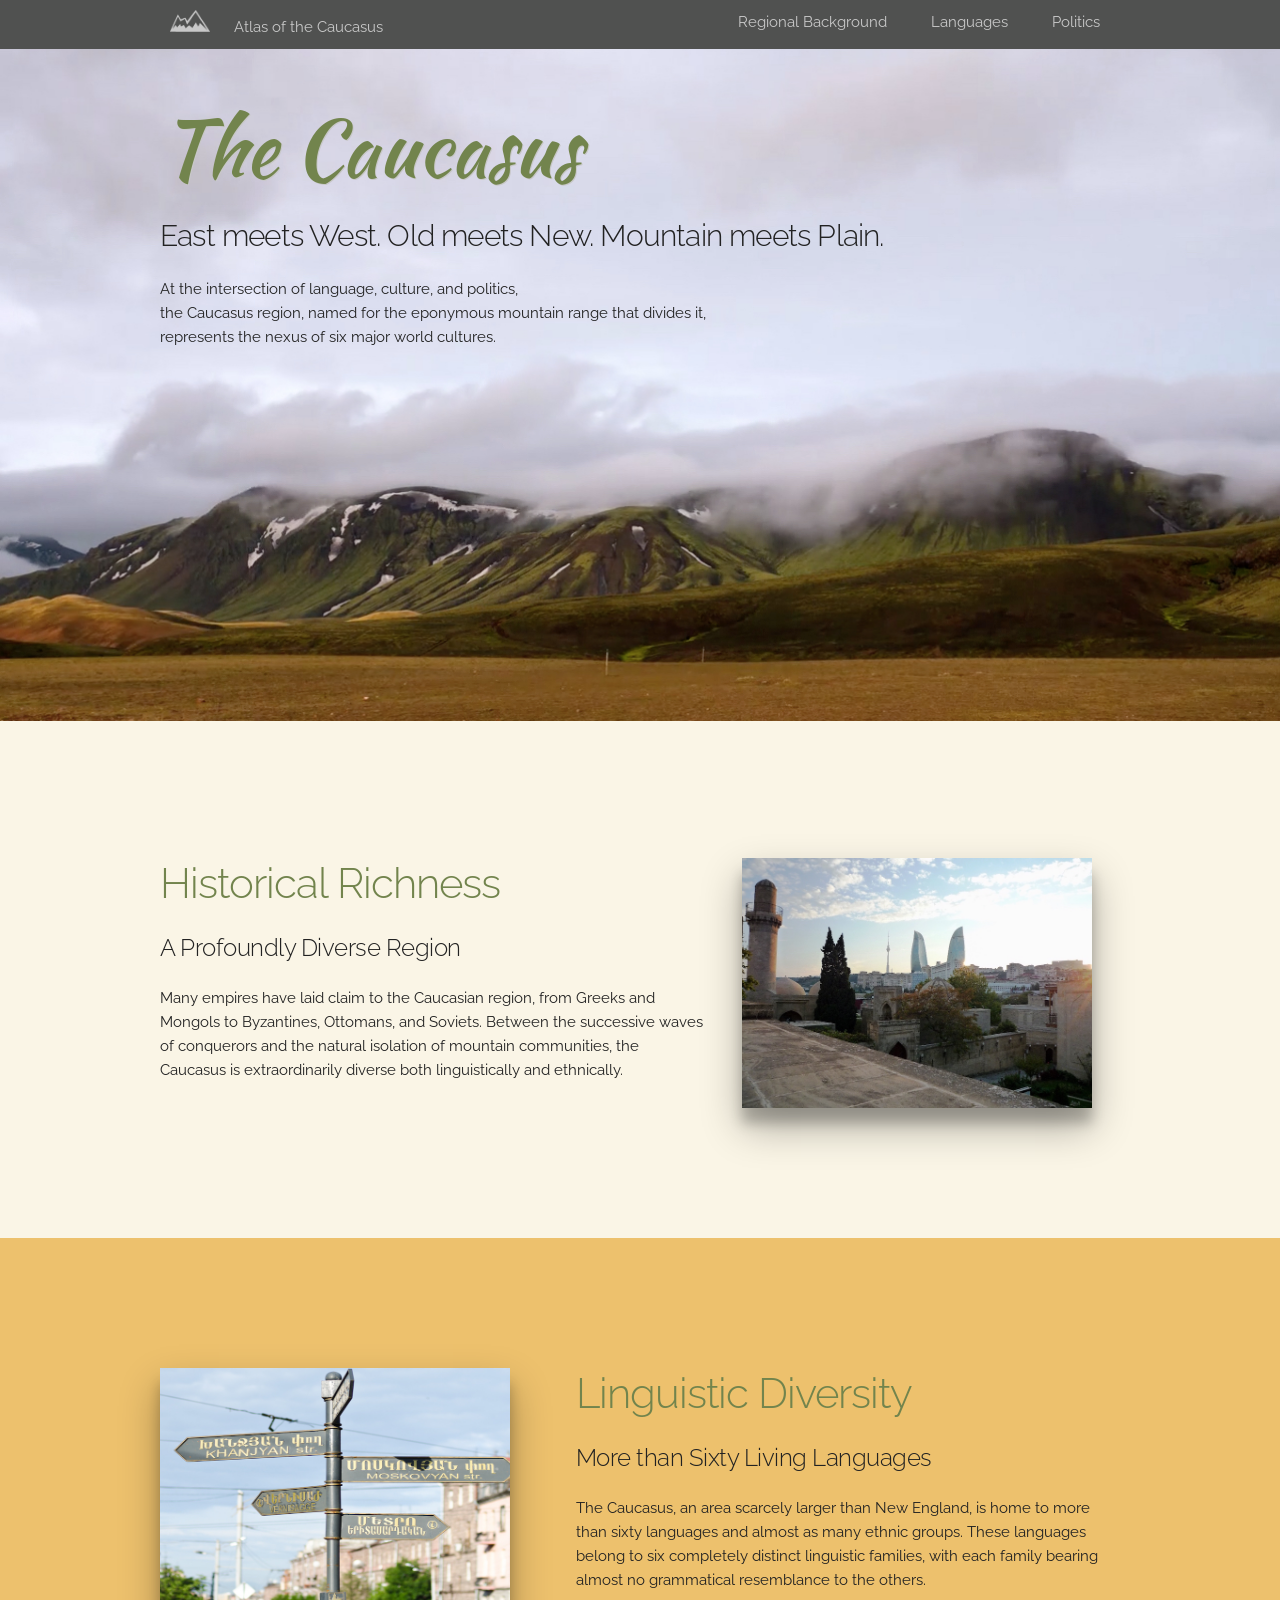
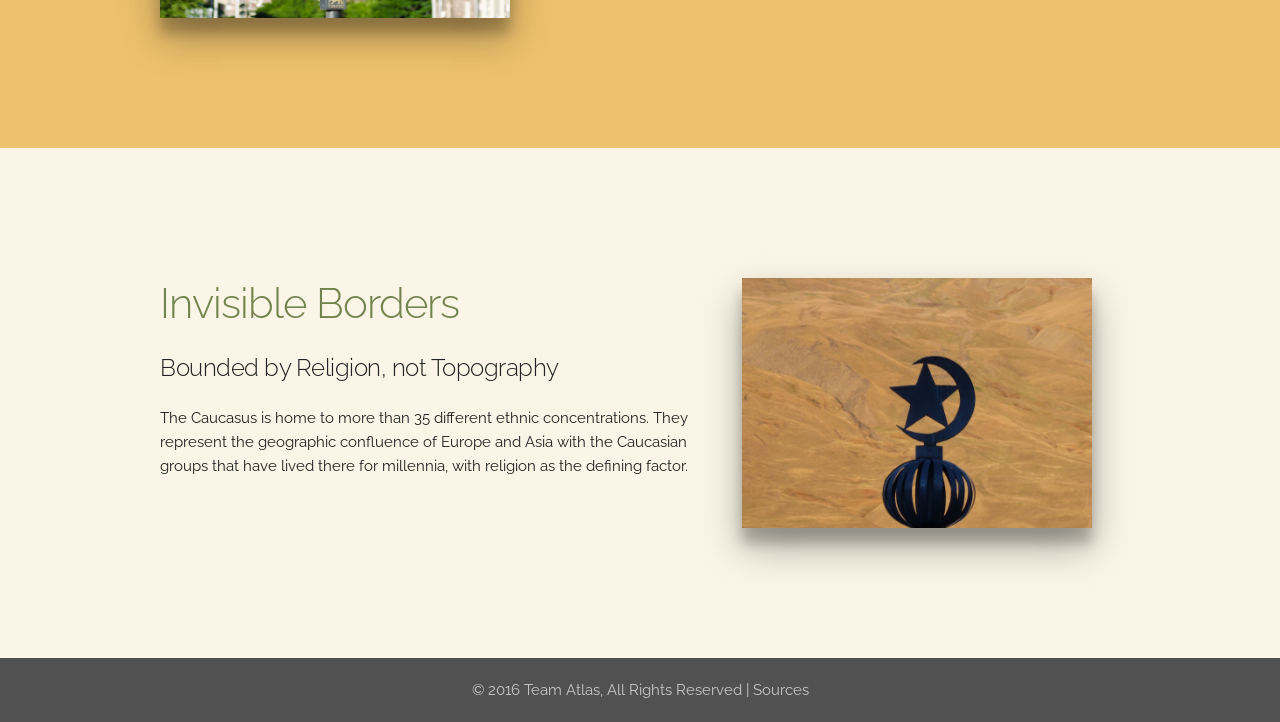
==== commit f48d6b05: "final code cleanup of html and css files, vendor directory" ====
--- a/index.html
+++ b/index.html
@@ -101,7 +101,7 @@
         <div class="seven columns">
           <h2><a href="politics.html">Invisible Borders</a></h2>
           <h5>Bounded by Religion, not Topography</h5>
-          <p>The Caucasus is home to more than 50 different ethnic concentrations. They represent the geographic confluence of Europe and Asia with the Caucasian groups that have lived there for millennia, with religion as the defining factor.</p>
+          <p>The Caucasus is home to more than 35 different ethnic concentrations. They represent the geographic confluence of Europe and Asia with the Caucasian groups that have lived there for millennia, with religion as the defining factor.</p>
         </div>
         <div class="five columns">
           <a href="politics.html"><div id="imgPol"></div></a>
@@ -122,4 +122,5 @@
   <!-- End Document
     –––––––––––––––––––––––––––––––––––––––––––––––––– -->
 
+</body>
 </html>
--- a/css/layout.css
+++ b/css/layout.css
@@ -258,20 +258,6 @@
 /* About Page
 __________________________________________________ */
 
-.italic {
-  font-style: italic;
-}
-
-#cfLogo {
-  width:70px;
-  height: 75px;
-  animation: fadeinout 4s infinite;
-}
-
-#mountain-logo {
-  height: 200px;
-}
-
 @-webkit-keyframes fadeinout {
 0%,100% { opacity: 0; }
 50% { opacity: 1; }
@@ -280,14 +266,6 @@
 @keyframes fadeinout {
 0%,100% { opacity: 0; }
 50% { opacity: 1; }
-}
-
-#bike {
-  /*width: 200px;
-  height: 200px;*/
-  /*margin: 10px;*/
-  animation-duration: 3s;
-  animation-name: slidein;
 }
 
 @keyframes slidein {
@@ -301,3 +279,22 @@
     visibility: hidden;
   }
 }
+
+#about2 {
+  padding: 0rem 0rem;
+}
+
+#cfLogo {
+  width:70px;
+  height: 75px;
+  animation: fadeinout 4s infinite;
+}
+
+#mountain-logo {
+  height: 200px;
+}
+
+#bike {
+  animation-duration: 3s;
+  animation-name: slidein;
+}
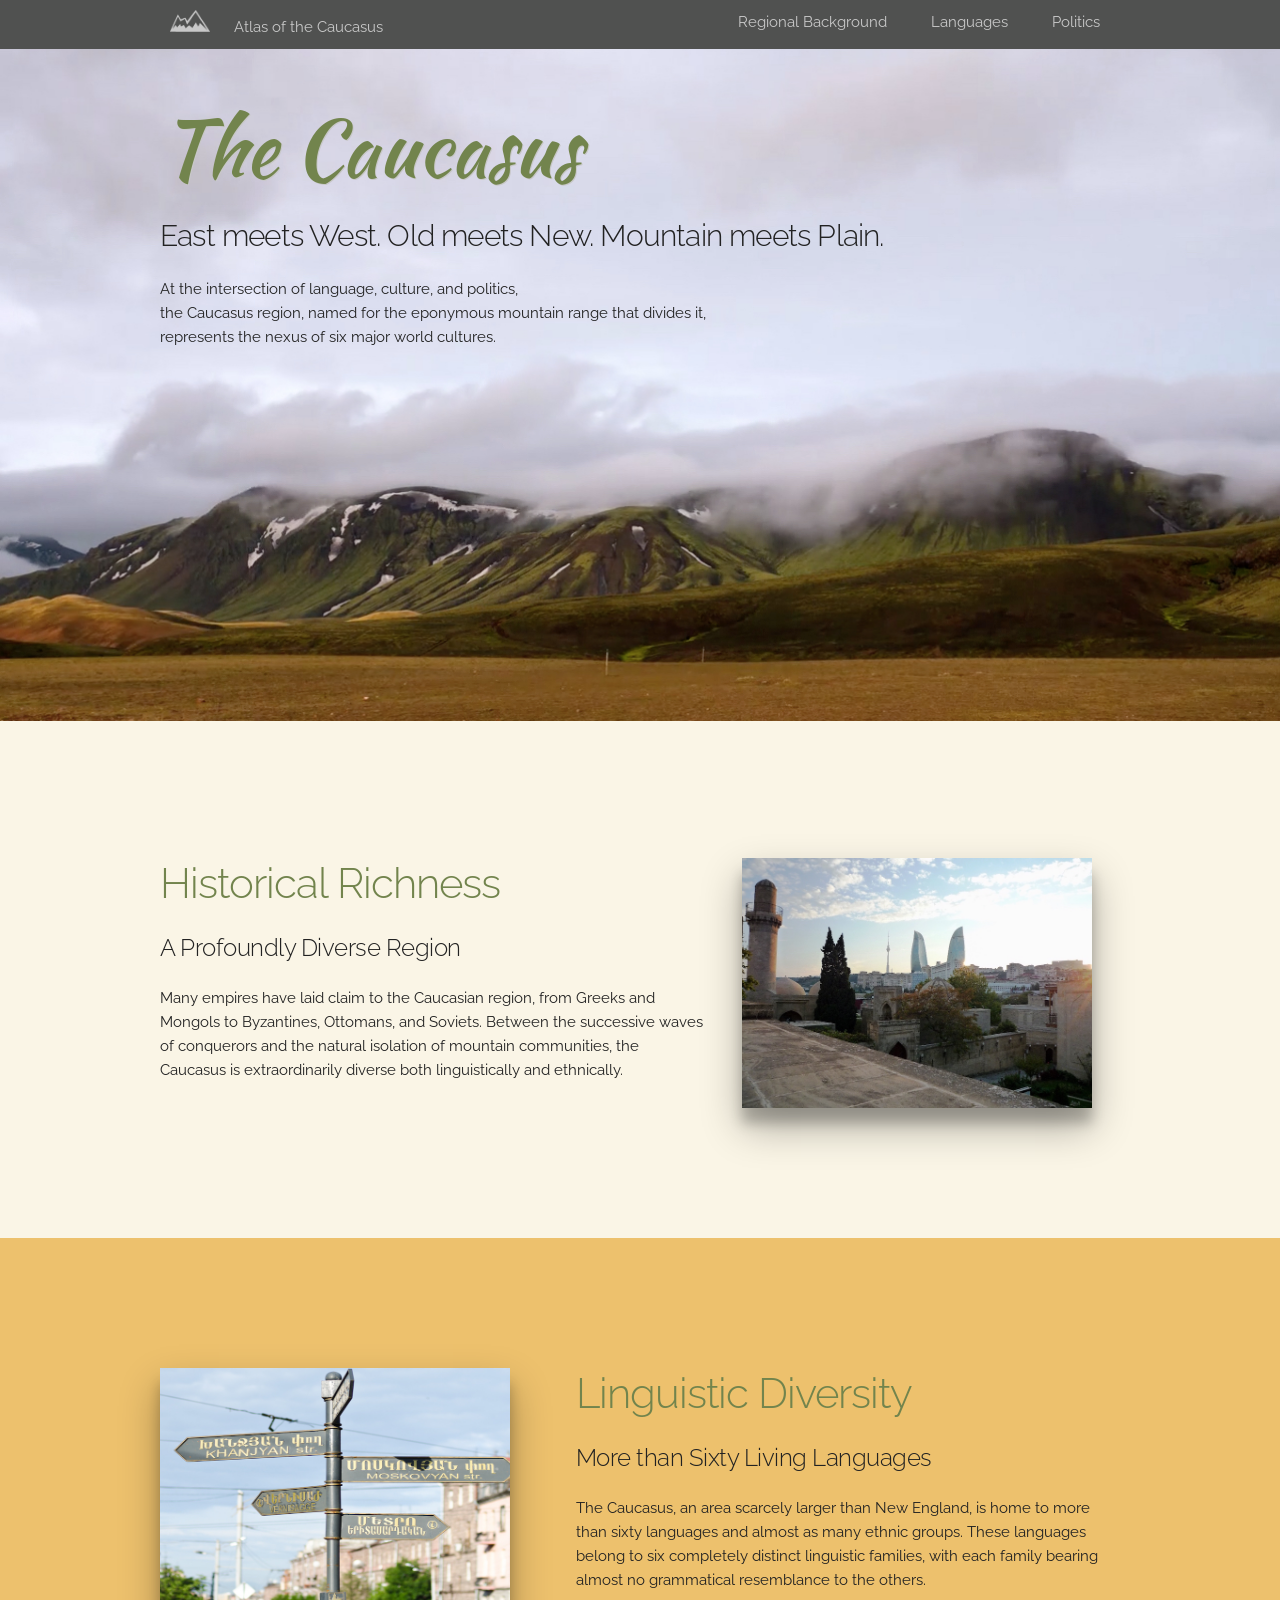
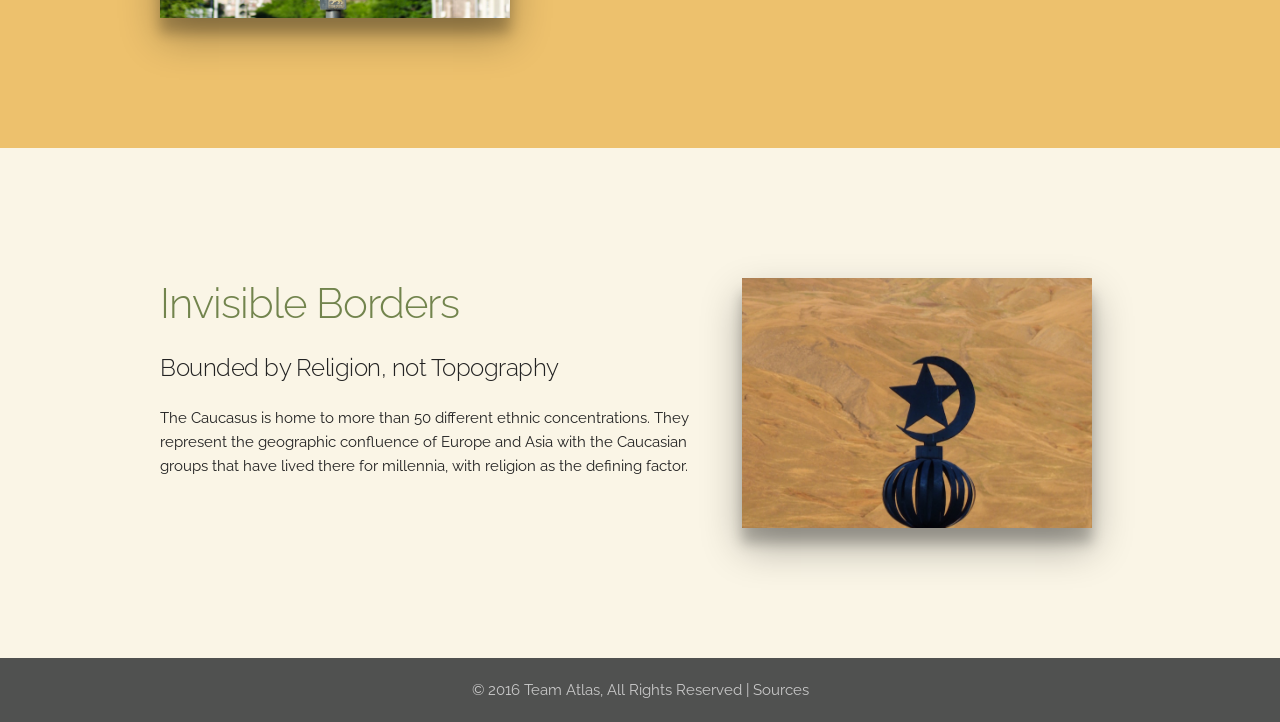
==== commit 288b92a5: "resolve merge conflict final_code_cleanup" ====
--- a/index.html
+++ b/index.html
@@ -101,7 +101,7 @@
         <div class="seven columns">
           <h2><a href="politics.html">Invisible Borders</a></h2>
           <h5>Bounded by Religion, not Topography</h5>
-          <p>The Caucasus is home to more than 35 different ethnic concentrations. They represent the geographic confluence of Europe and Asia with the Caucasian groups that have lived there for millennia, with religion as the defining factor.</p>
+          <p>The Caucasus is home to more than 50 different ethnic concentrations. They represent the geographic confluence of Europe and Asia with the Caucasian groups that have lived there for millennia, with religion as the defining factor.</p>
         </div>
         <div class="five columns">
           <a href="politics.html"><div id="imgPol"></div></a>
